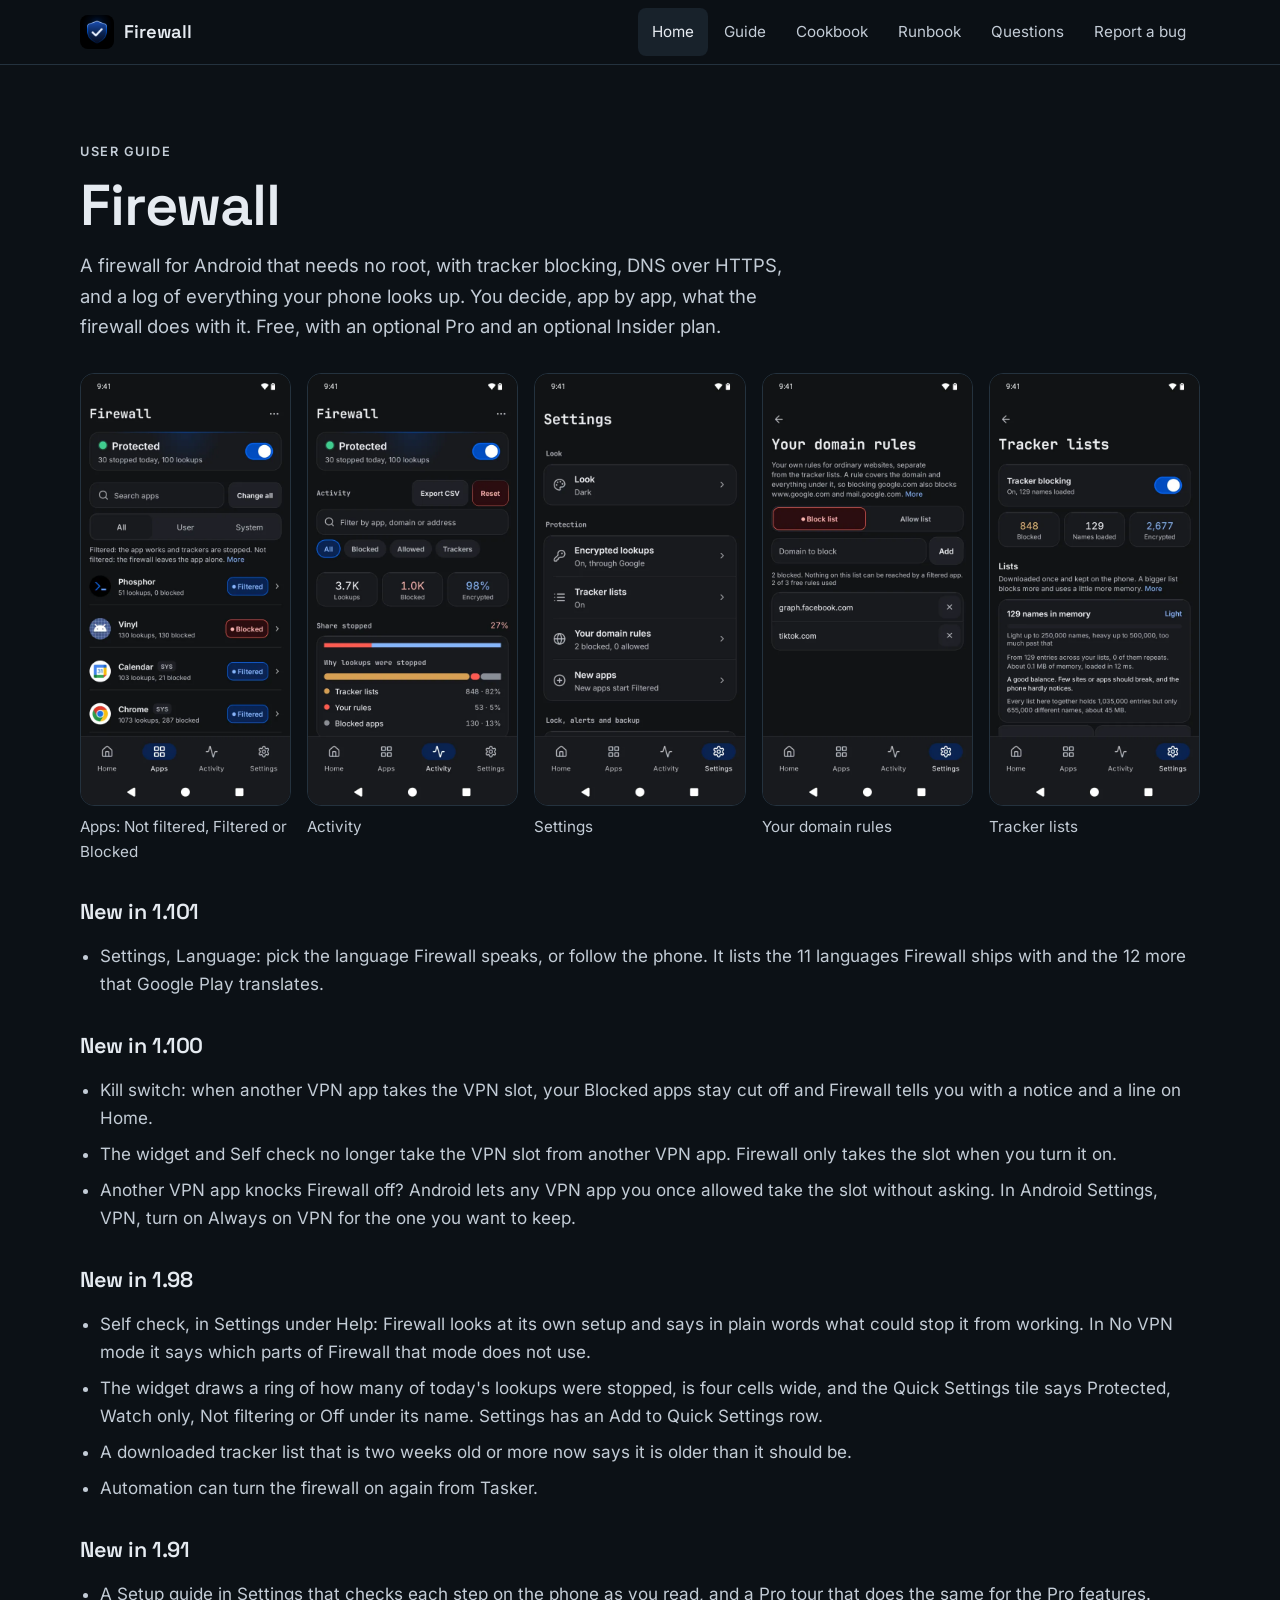
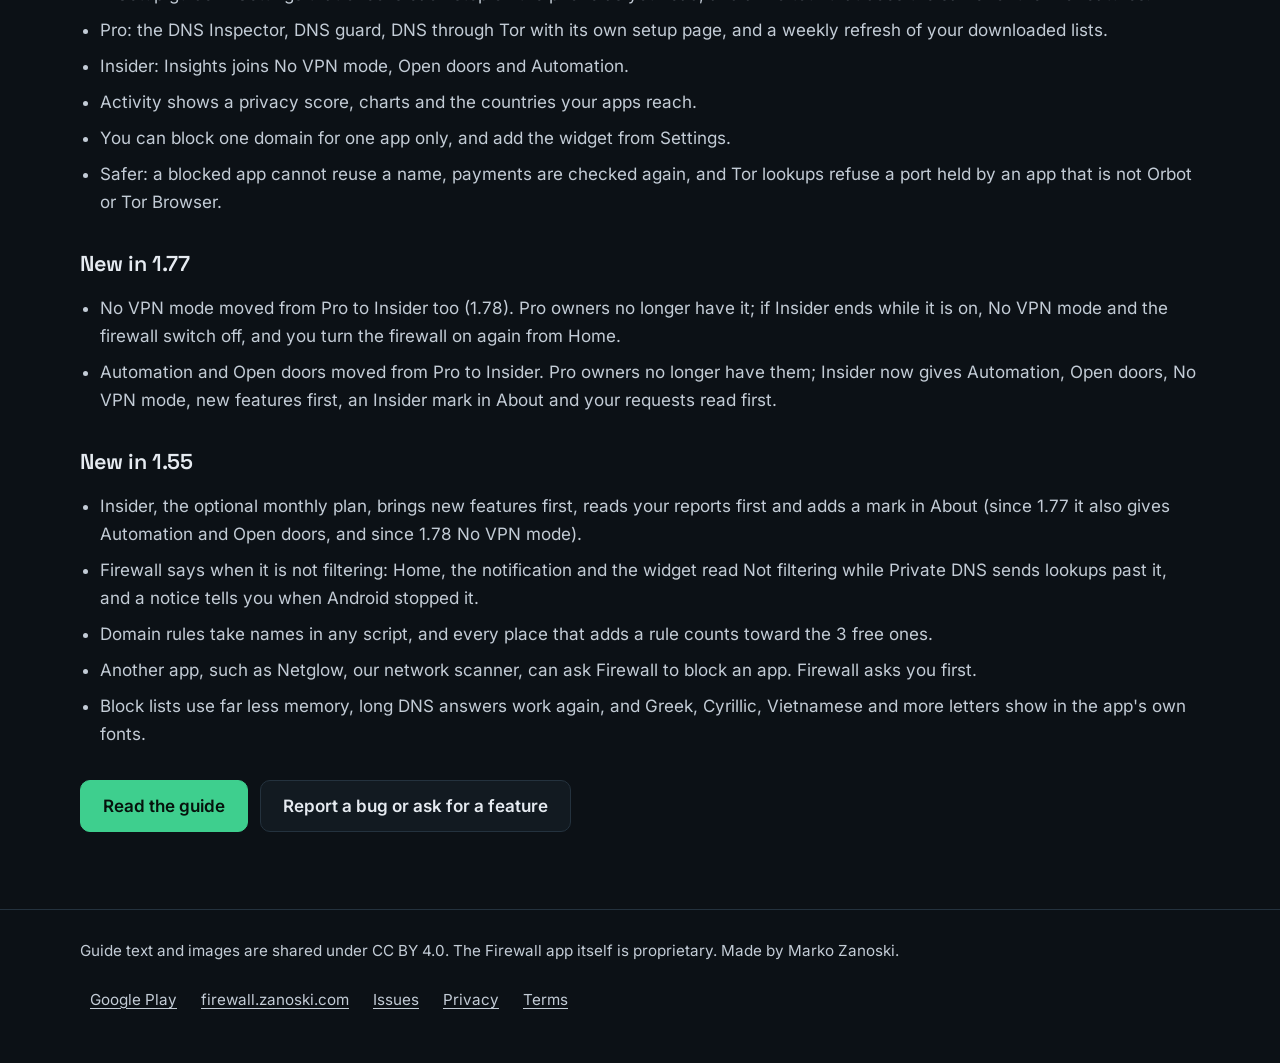
==== docs/index.html @ 4903900c "Guide: New in 1.101, Settings Language page and the Play translated languages" ====
<!doctype html>
<html lang="en">
<head>
<meta charset="utf-8">
<meta name="viewport" content="width=device-width, initial-scale=1, viewport-fit=cover">
<title>Home · Firewall user guide</title>
<meta name="description" content="The user guide for Firewall, the no root firewall for Android with tracker blocking and DNS over HTTPS.">
<meta name="theme-color" content="#0c1116">
<meta property="og:title" content="Home · Firewall user guide">
<meta property="og:description" content="The user guide for Firewall, the no root firewall for Android with tracker blocking and DNS over HTTPS.">
<link rel="icon" href="img/icon-192.png" type="image/png">
<link rel="stylesheet" href="style.css">
</head>
<body>
<a class="skip" href="#main">Skip to content</a>
<header class="bar">
  <div class="wrap">
    <a class="brand" href="index.html"><img src="img/icon-192.png" alt="" width="34" height="34"><span>Firewall</span></a>
    <nav aria-label="Guide pages"><a href="index.html" aria-current="page">Home</a><a href="guide.html">Guide</a><a href="cookbook.html">Cookbook</a><a href="runbook.html">Runbook</a><a href="faq.html">Questions</a><a href="report.html">Report a bug</a></nav>
  </div>
</header>
<main id="main" class="page">
  <div class="wrap">
    <p class="kicker">User guide</p>
    <h1>Firewall</h1>
    <p class="sub">A firewall for Android that needs no root, with tracker blocking, DNS over HTTPS, and a log of everything your phone looks up. You decide, app by app, what the firewall does with it. Free, with an optional Pro and an optional Insider plan.</p>
    <div class="shots">
      <figure><img src="img/screen-apps.webp" alt="The app list with lookups per app: Chrome, Calendar and Phosphor Filtered, Vinyl Blocked, and the bar at the bottom ending in Settings." width="560" height="1152" loading="lazy"><figcaption>Apps: Not filtered, Filtered or Blocked</figcaption></figure>
      <figure><img src="img/screen-activity.webp" alt="3.7K lookups, 1.0K blocked, 98% encrypted, and why lookups were stopped: tracker lists, your rules and blocked apps." width="560" height="1152" loading="lazy"><figcaption>Activity</figcaption></figure>
      <figure><img src="img/screen-settings.webp" alt="Settings: Look, then Protection with Encrypted lookups, Tracker lists, Your domain rules and New apps." width="560" height="1152" loading="lazy"><figcaption>Settings</figcaption></figure>
      <figure><img src="img/screen-domains.webp" alt="Your domain rules: a block list holding graph.facebook.com and tiktok.com, 2 of 3 free rules used." width="560" height="1152" loading="lazy"><figcaption>Your domain rules</figcaption></figure>
      <figure><img src="img/screen-trackers.webp" alt="Tracker lists: tracker blocking on with 129 names loaded, 848 blocked, and the memory the lists take." width="560" height="1152" loading="lazy"><figcaption>Tracker lists</figcaption></figure>
    </div>
    <h2>New in 1.101</h2>
    <ul>
      <li>Settings, Language: pick the language Firewall speaks, or follow the phone. It lists the 11 languages Firewall ships with and the 12 more that Google Play translates.</li>
    </ul>
    <h2>New in 1.100</h2>
    <ul>
      <li>Kill switch: when another VPN app takes the VPN slot, your Blocked apps stay cut off and Firewall tells you with a notice and a line on Home.</li>
      <li>The widget and Self check no longer take the VPN slot from another VPN app. Firewall only takes the slot when you turn it on.</li>
      <li>Another VPN app knocks Firewall off? Android lets any VPN app you once allowed take the slot without asking. In Android Settings, VPN, turn on Always on VPN for the one you want to keep.</li>
    </ul>
    <h2>New in 1.98</h2>
    <ul>
      <li>Self check, in Settings under Help: Firewall looks at its own setup and says in plain words what could stop it from working. In No VPN mode it says which parts of Firewall that mode does not use.</li>
      <li>The widget draws a ring of how many of today's lookups were stopped, is four cells wide, and the Quick Settings tile says Protected, Watch only, Not filtering or Off under its name. Settings has an Add to Quick Settings row.</li>
      <li>A downloaded tracker list that is two weeks old or more now says it is older than it should be.</li>
      <li>Automation can turn the firewall on again from Tasker.</li>
    </ul>
    <h2>New in 1.91</h2>
    <ul>
      <li>A Setup guide in Settings that checks each step on the phone as you read, and a Pro tour that does the same for the Pro features.</li>
      <li>Pro: the DNS Inspector, DNS guard, DNS through Tor with its own setup page, and a weekly refresh of your downloaded lists.</li>
      <li>Insider: Insights joins No VPN mode, Open doors and Automation.</li>
      <li>Activity shows a privacy score, charts and the countries your apps reach.</li>
      <li>You can block one domain for one app only, and add the widget from Settings.</li>
      <li>Safer: a blocked app cannot reuse a name, payments are checked again, and Tor lookups refuse a port held by an app that is not Orbot or Tor Browser.</li>
    </ul>
    <h2>New in 1.77</h2>
    <ul>
      <li>No VPN mode moved from Pro to Insider too (1.78). Pro owners no longer have it; if Insider ends while it is on, No VPN mode and the firewall switch off, and you turn the firewall on again from Home.</li>
      <li>Automation and Open doors moved from Pro to Insider. Pro owners no longer have them; Insider now gives Automation, Open doors, No VPN mode, new features first, an Insider mark in About and your requests read first.</li>
    </ul>
    <h2>New in 1.55</h2>
    <ul>
      <li>Insider, the optional monthly plan, brings new features first, reads your reports first and adds a mark in About (since 1.77 it also gives Automation and Open doors, and since 1.78 No VPN mode).</li>
      <li>Firewall says when it is not filtering: Home, the notification and the widget read Not filtering while Private DNS sends lookups past it, and a notice tells you when Android stopped it.</li>
      <li>Domain rules take names in any script, and every place that adds a rule counts toward the 3 free ones.</li>
      <li>Another app, such as Netglow, our network scanner, can ask Firewall to block an app. Firewall asks you first.</li>
      <li>Block lists use far less memory, long DNS answers work again, and Greek, Cyrillic, Vietnamese and more letters show in the app's own fonts.</li>
    </ul>
    <div class="cta">
      <a class="btn main" href="guide.html">Read the guide</a>
      <a class="btn" href="report.html">Report a bug or ask for a feature</a>
    </div>
  </div>
</main>
<footer>
  <div class="wrap">
    <span>Guide text and images are shared under CC BY 4.0. The Firewall app itself is proprietary. Made by Marko Zanoski.</span>
    <nav aria-label="Footer"><a href="https://play.google.com/store/apps/details?id=com.zanoshky.firewall&amp;referrer=utm_source%3Dgithub_guide%26utm_medium%3Dreferral%26utm_campaign%3Dfirewall-2026-11">Google Play</a><a href="https://firewall.zanoski.com">firewall.zanoski.com</a><a href="https://github.com/Zanoshky/firewall-app/issues">Issues</a><a href="https://firewall.zanoski.com/privacy">Privacy</a><a href="https://firewall.zanoski.com/terms">Terms</a></nav>
  </div>
</footer>
</body>
</html>
---- docs/style.css ----
@font-face { font-family: Inter; src: url(fonts/inter-400.woff2) format("woff2"); font-weight: 400; font-display: swap; }
@font-face { font-family: Inter; src: url(fonts/inter-600.woff2) format("woff2"); font-weight: 600; font-display: swap; }
@font-face { font-family: "Space Grotesk"; src: url(fonts/space-grotesk-600.woff2) format("woff2"); font-weight: 600; font-display: swap; }

/* firewall.zanoski.com's dark green, the same as the app; every text colour clears 7:1 on the ground. */
:root {
  color-scheme: dark;
  --bg: #0c1116; --card: #121a21; --muted: #18222b; --hover: #1d2a34; --border: #24323e;
  --text: #e6ebf1; --soft: #c3ccd6; --primary: #3ecf8e; --primary-2: #6fe3ad; --on-primary: #06120c;
  --sans: Inter, system-ui, -apple-system, "Segoe UI", Roboto, sans-serif;
  --display: "Space Grotesk", Inter, system-ui, sans-serif;
  --wrap: min(1120px, 100% - 40px);
}

* { box-sizing: border-box; }
html { -webkit-text-size-adjust: 100%; scroll-behavior: smooth; }
body { margin: 0; background: var(--bg); color: var(--text); font: 400 1.0625rem/1.65 var(--sans); }
a { color: var(--primary-2); text-underline-offset: .2em; }
:focus-visible { outline: 3px solid var(--primary-2); outline-offset: 3px; border-radius: 8px; }
.skip { position: absolute; left: 16px; top: -100px; z-index: 50; background: var(--card); color: var(--text); padding: 12px 18px; border-radius: 8px; border: 2px solid var(--primary); }
.skip:focus { top: 16px; }
.wrap { width: var(--wrap); margin-inline: auto; }
h1, h2, h3 { font-family: var(--display); font-weight: 600; line-height: 1.15; margin: 0; letter-spacing: -.02em; text-wrap: balance; }
h1 { font-size: clamp(2.1rem, 5vw, 3.6rem); }
h2 { font-size: clamp(1.6rem, 3.2vw, 2.4rem); }
h3 { font-size: 1.15rem; }
p { margin: 0; }
img { max-width: 100%; height: auto; }

/* Top bar */
.bar { position: sticky; top: 0; z-index: 20; background: color-mix(in srgb, var(--bg) 88%, transparent); backdrop-filter: blur(12px); -webkit-backdrop-filter: blur(12px); border-bottom: 1px solid var(--border); }
.bar .wrap { display: flex; flex-wrap: wrap; align-items: center; gap: 4px 12px; min-height: 64px; }
.brand { display: inline-flex; align-items: center; gap: 10px; min-height: 48px; color: var(--text); text-decoration: none; font: 600 1.15rem/1 var(--display); }
.brand img { width: 34px; height: 34px; border-radius: 8px; }
.bar nav { margin-left: auto; display: flex; flex-wrap: wrap; gap: 2px; align-items: center; }
.bar nav a { display: inline-flex; align-items: center; min-height: 48px; padding: 0 14px; border-radius: 8px; color: var(--soft); text-decoration: none; font-size: .95rem; }
.bar nav a:hover { background: var(--hover); color: var(--text); }
.bar nav a[aria-current] { color: var(--text); background: var(--muted); }

.btn { display: inline-flex; align-items: center; gap: 10px; min-height: 52px; padding: 0 22px; border-radius: 10px; font-weight: 600; text-decoration: none; border: 1px solid var(--border); background: var(--card); color: var(--text); }
.btn:hover { background: var(--hover); }
.btn.main { background: var(--primary); color: var(--on-primary); border-color: var(--primary); }
.btn.main:hover { background: var(--primary-2); }
.cta { display: flex; flex-wrap: wrap; gap: 12px; margin-top: 32px; }
.sub { margin-top: 14px; color: var(--soft); max-width: 40em; font-size: 1.15rem; }

.grid { display: grid; grid-template-columns: repeat(auto-fit, minmax(260px, 1fr)); gap: 16px; margin-top: 28px; }
.card { background: var(--card); border: 1px solid var(--border); border-radius: 12px; padding: 22px; display: flex; flex-direction: column; }
.card p { margin-top: 10px; color: var(--soft); }
.card .go { margin-top: auto; padding-top: 18px; }
.shots { display: grid; grid-template-columns: repeat(auto-fit, minmax(200px, 1fr)); gap: 16px; margin-top: 32px; }
.shots figure { margin: 0; }
.shots img { border-radius: 14px; border: 1px solid var(--border); display: block; }
.shots figcaption { margin-top: 8px; color: var(--soft); font-size: .95rem; }

footer { border-top: 1px solid var(--border); padding: 28px 0 40px; color: var(--soft); font-size: .95rem; }
footer .wrap { display: flex; flex-wrap: wrap; gap: 12px 24px; justify-content: space-between; align-items: center; }
footer nav { display: flex; flex-wrap: wrap; gap: 4px; }
footer nav a { display: inline-flex; align-items: center; min-height: 48px; padding: 0 10px; color: var(--soft); }

@media (prefers-reduced-motion: reduce) { html { scroll-behavior: auto; } }

/* Guide pages */
.page { padding: clamp(28px, 5vw, 64px) 0 clamp(40px, 6vw, 80px); }
.page article { max-width: 46em; }
.page h1 { margin-bottom: 8px; }
.page h2 { font-size: 1.35rem; margin-top: 36px; }
.page p, .page li, .page dd { color: var(--soft); }
.page p { margin-top: 12px; }
.page ul { padding-left: 1.2em; }
.page li { margin-top: 8px; }
.page dl { margin: 12px 0 0; }
.page dt { font-weight: 600; color: var(--text); margin-top: 14px; }
.page dd { margin: 4px 0 0; }
.kicker { font-size: .8rem; letter-spacing: .12em; text-transform: uppercase; color: var(--primary-2); margin-bottom: 10px; font-weight: 600; }
code { font-size: .92em; background: var(--muted); padding: 1px 6px; border-radius: 4px; color: var(--text); }
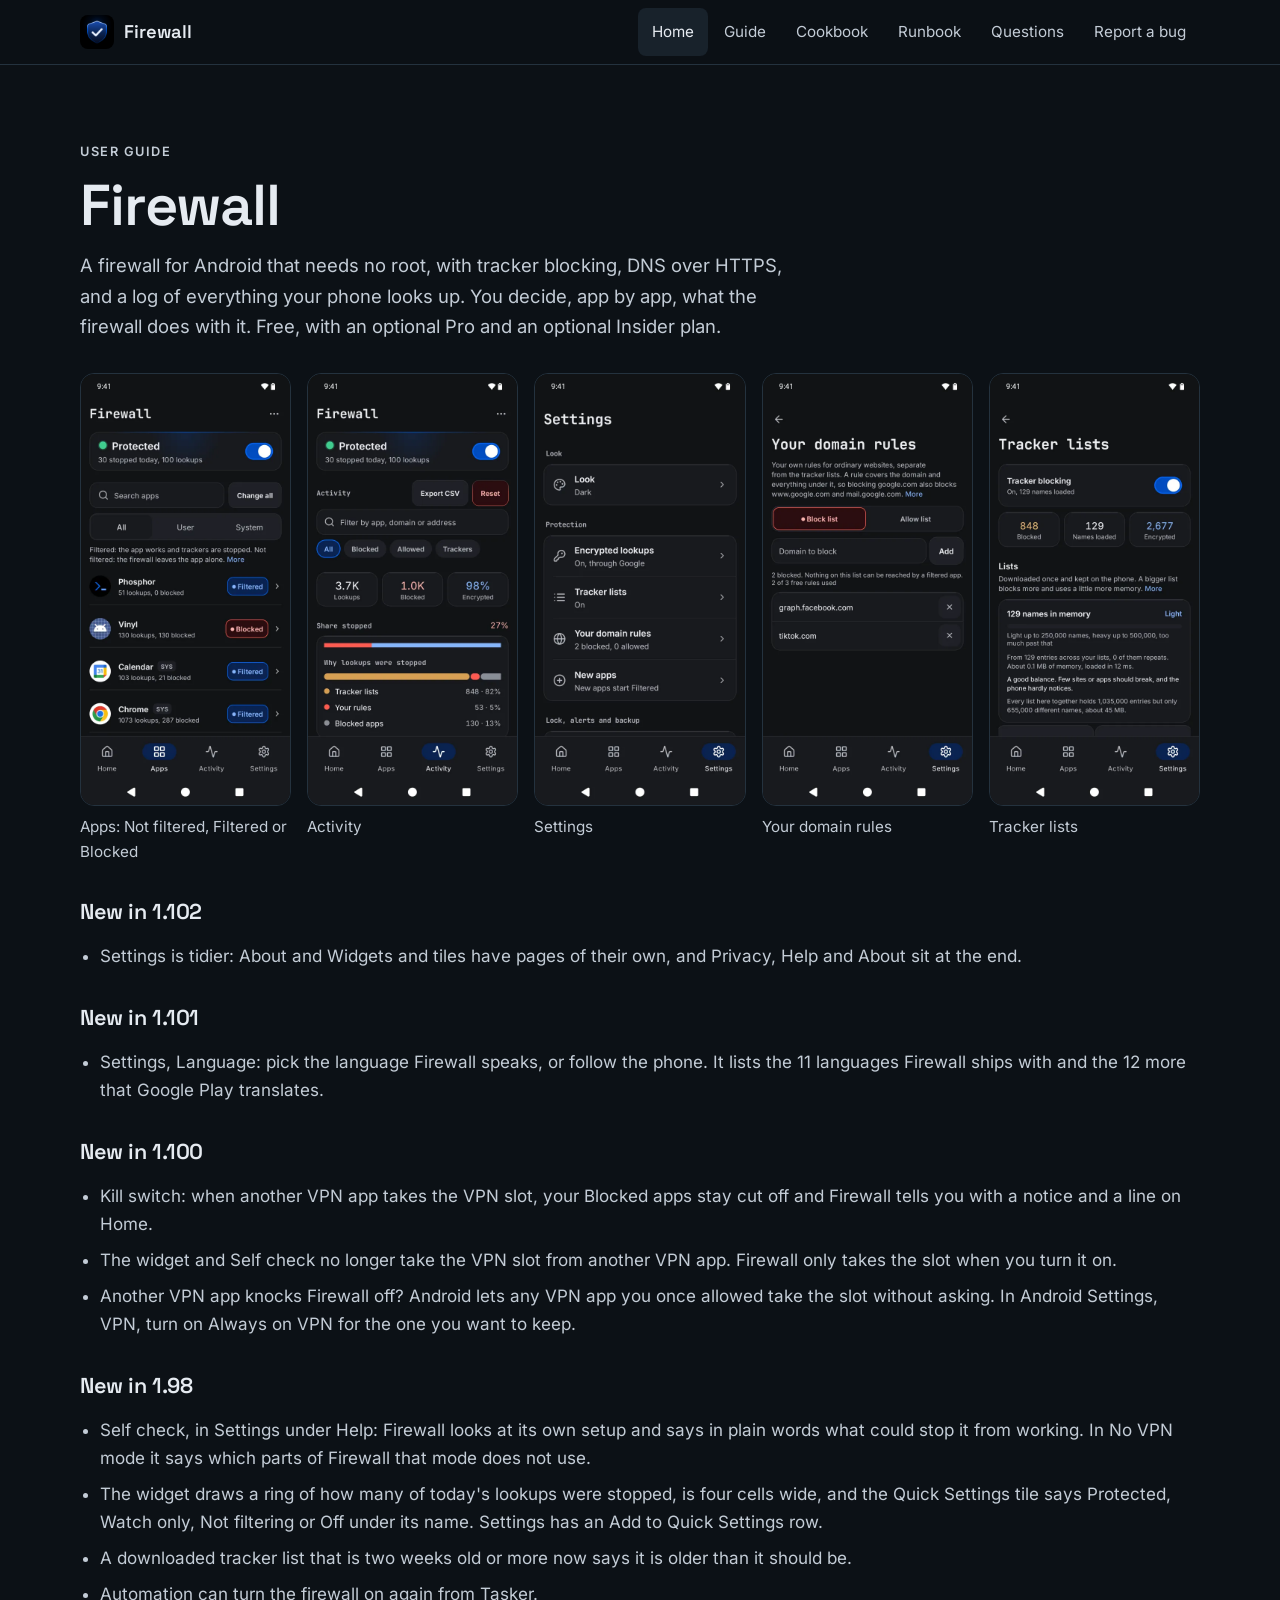
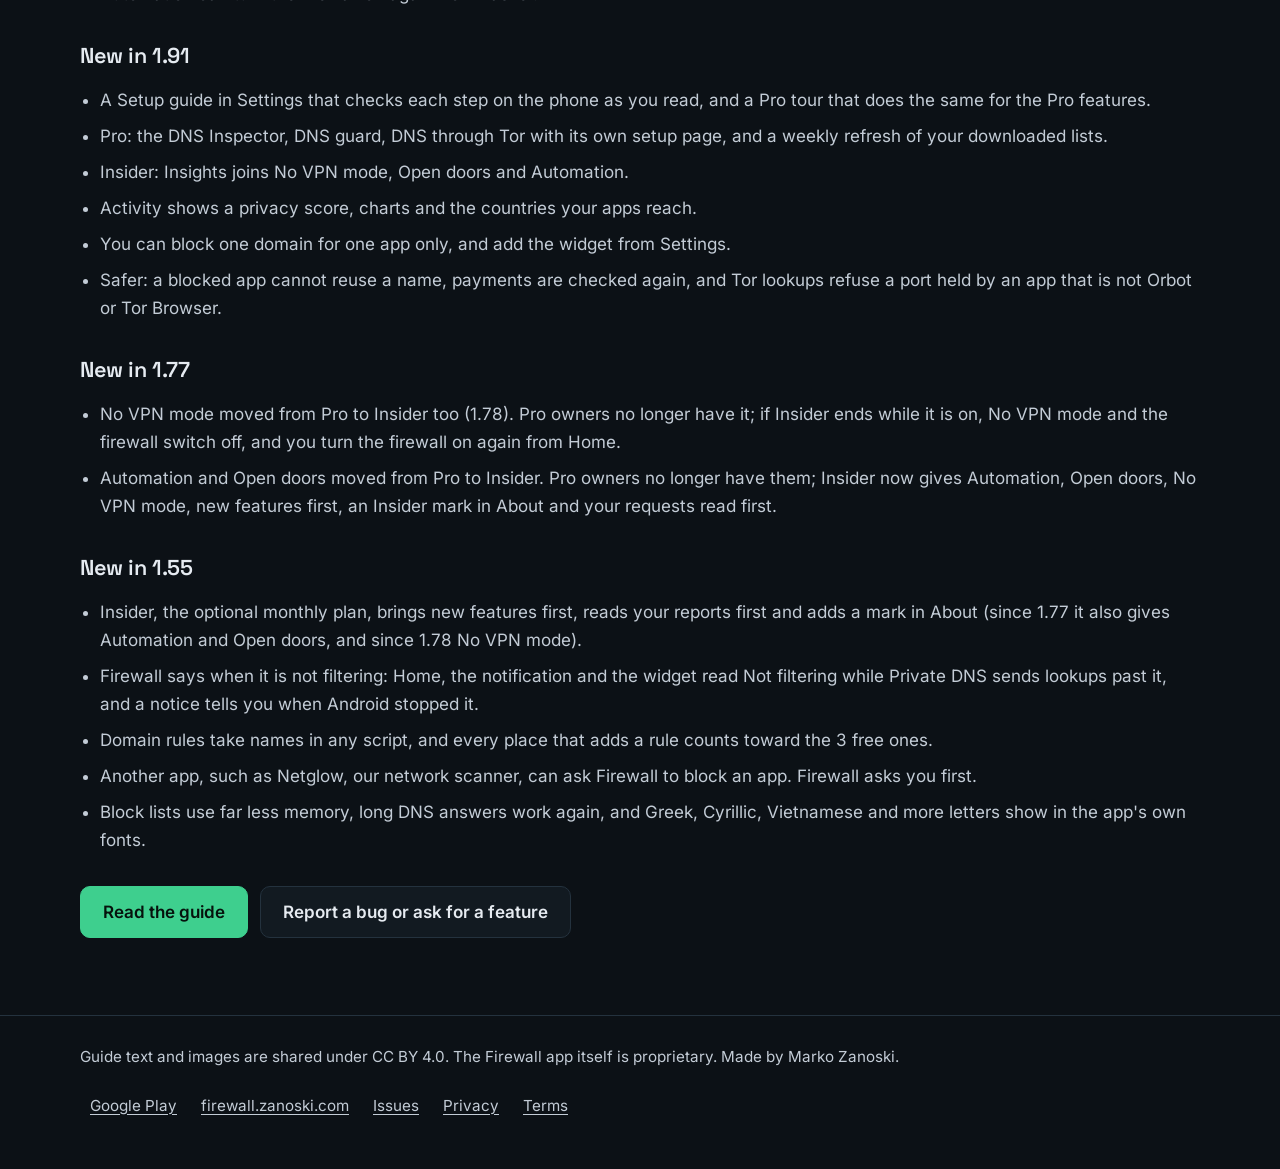
==== commit 5d99ea84: "Guide: New in 1.102, Settings pages" ====
--- a/docs/index.html
+++ b/docs/index.html
@@ -31,6 +31,10 @@
       <figure><img src="img/screen-domains.webp" alt="Your domain rules: a block list holding graph.facebook.com and tiktok.com, 2 of 3 free rules used." width="560" height="1152" loading="lazy"><figcaption>Your domain rules</figcaption></figure>
       <figure><img src="img/screen-trackers.webp" alt="Tracker lists: tracker blocking on with 129 names loaded, 848 blocked, and the memory the lists take." width="560" height="1152" loading="lazy"><figcaption>Tracker lists</figcaption></figure>
     </div>
+    <h2>New in 1.102</h2>
+    <ul>
+      <li>Settings is tidier: About and Widgets and tiles have pages of their own, and Privacy, Help and About sit at the end.</li>
+    </ul>
     <h2>New in 1.101</h2>
     <ul>
       <li>Settings, Language: pick the language Firewall speaks, or follow the phone. It lists the 11 languages Firewall ships with and the 12 more that Google Play translates.</li>
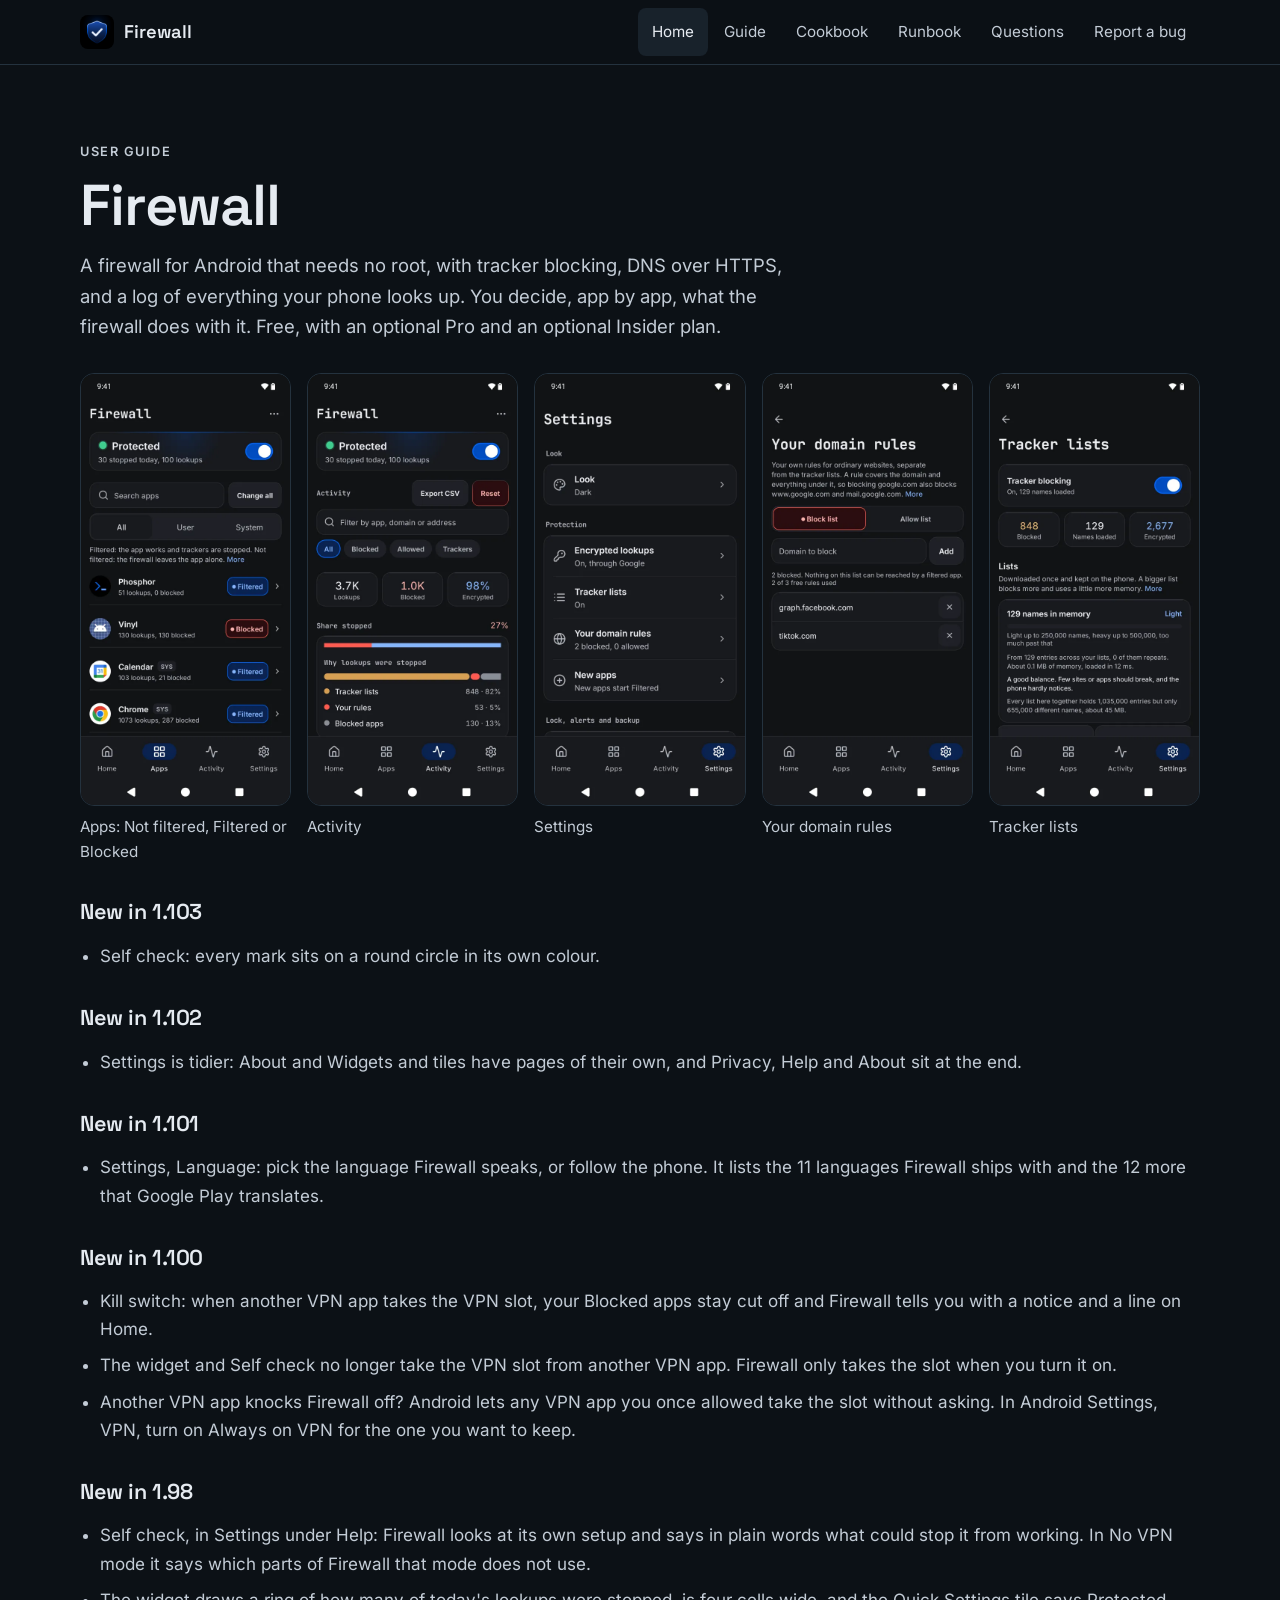
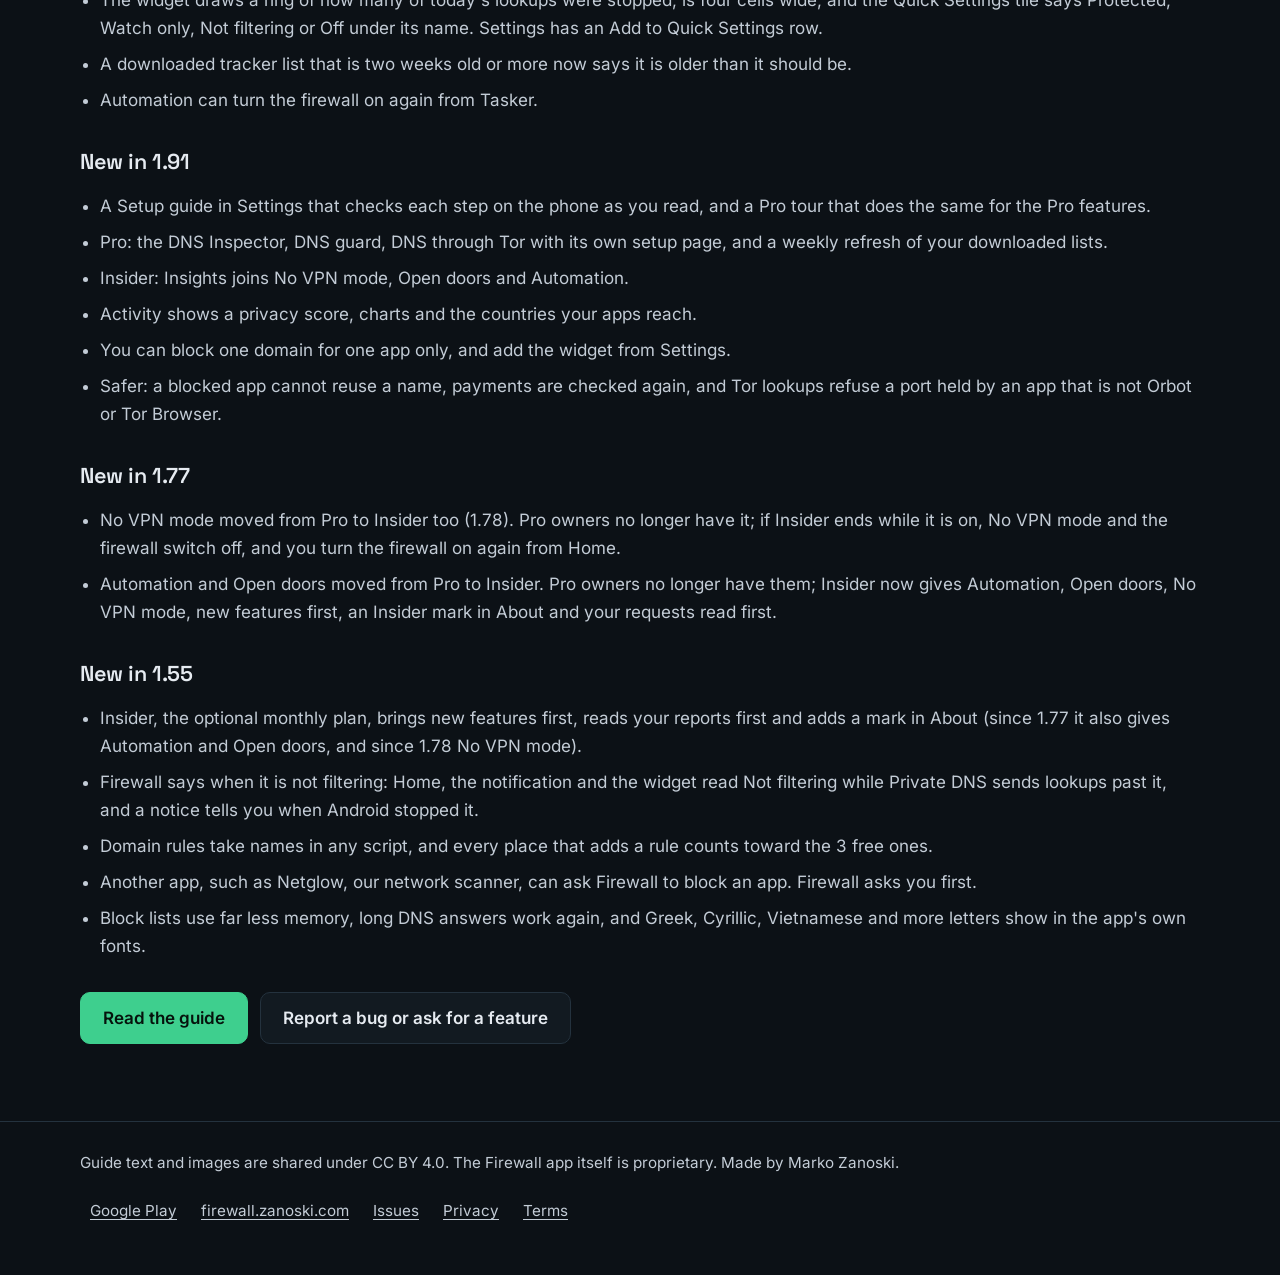
==== commit 3c5575de: "Guide: New in 1.103, round Self check marks" ====
--- a/docs/index.html
+++ b/docs/index.html
@@ -31,6 +31,10 @@
       <figure><img src="img/screen-domains.webp" alt="Your domain rules: a block list holding graph.facebook.com and tiktok.com, 2 of 3 free rules used." width="560" height="1152" loading="lazy"><figcaption>Your domain rules</figcaption></figure>
       <figure><img src="img/screen-trackers.webp" alt="Tracker lists: tracker blocking on with 129 names loaded, 848 blocked, and the memory the lists take." width="560" height="1152" loading="lazy"><figcaption>Tracker lists</figcaption></figure>
     </div>
+    <h2>New in 1.103</h2>
+    <ul>
+      <li>Self check: every mark sits on a round circle in its own colour.</li>
+    </ul>
     <h2>New in 1.102</h2>
     <ul>
       <li>Settings is tidier: About and Widgets and tiles have pages of their own, and Privacy, Help and About sit at the end.</li>
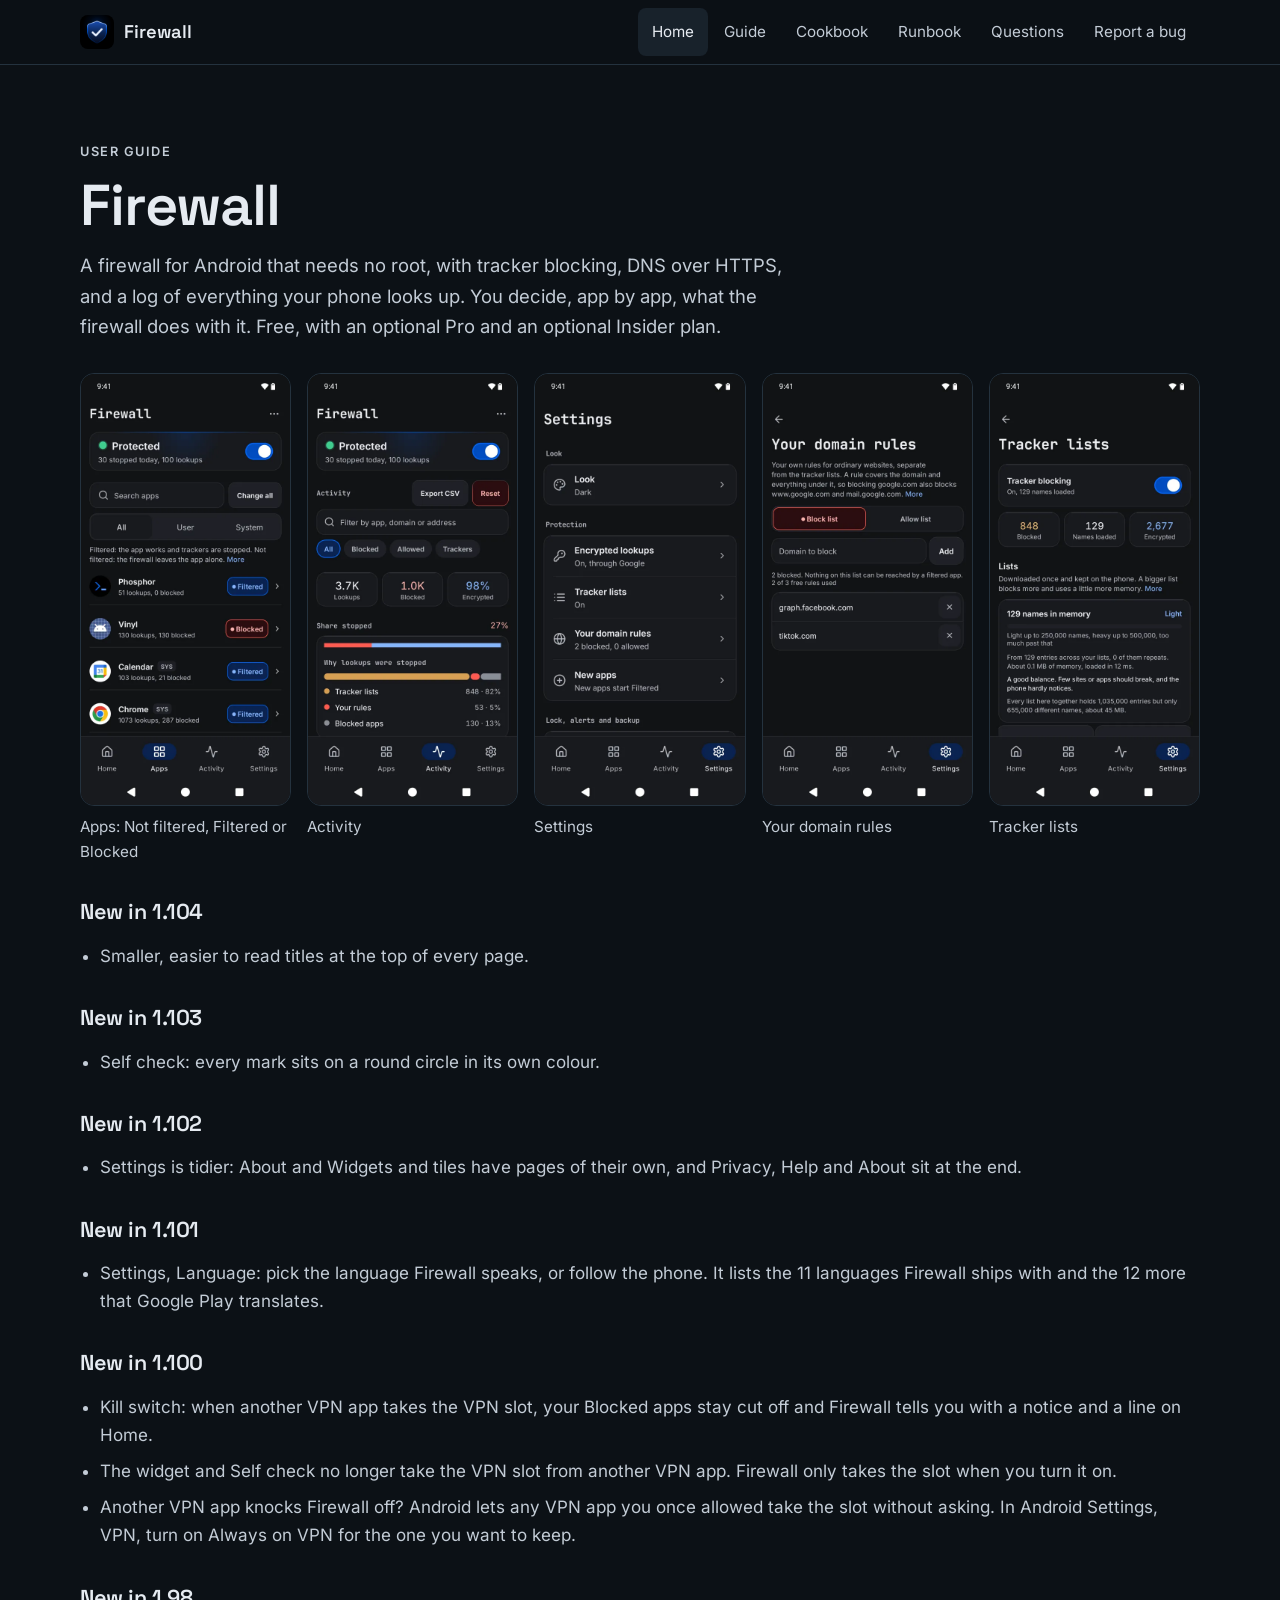
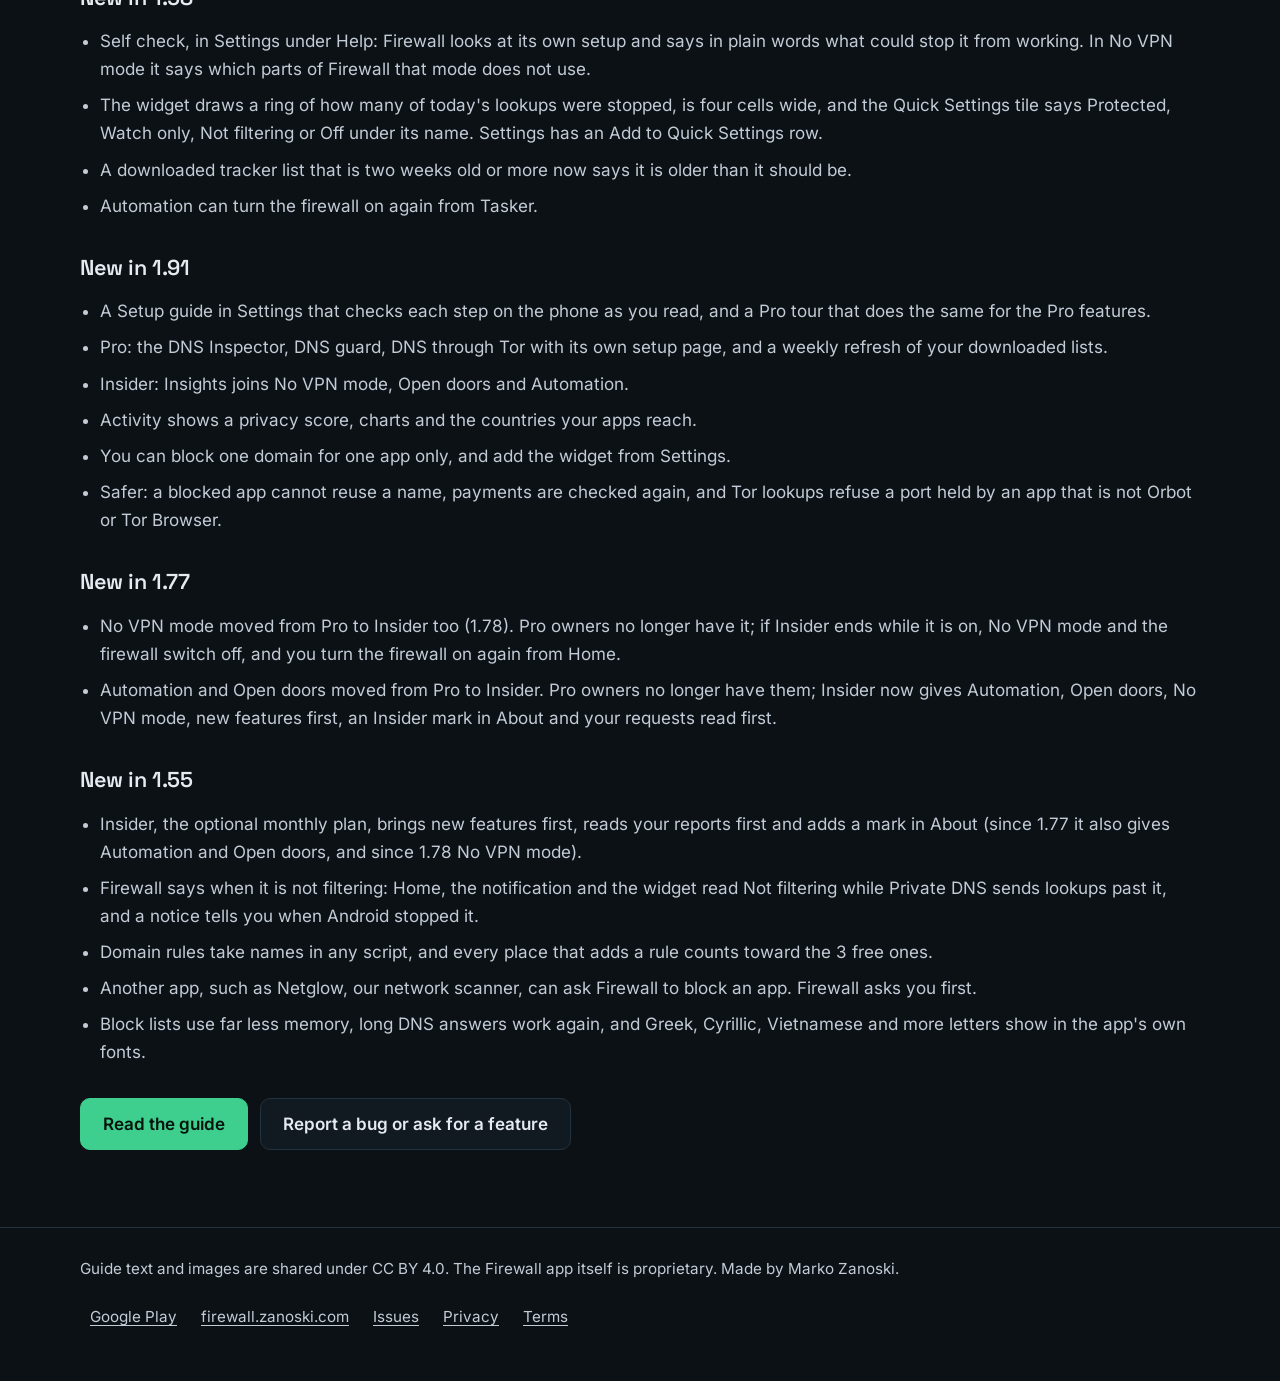
==== commit 9c15336c: "Guide: New in 1.104, smaller titles" ====
--- a/docs/index.html
+++ b/docs/index.html
@@ -31,6 +31,10 @@
       <figure><img src="img/screen-domains.webp" alt="Your domain rules: a block list holding graph.facebook.com and tiktok.com, 2 of 3 free rules used." width="560" height="1152" loading="lazy"><figcaption>Your domain rules</figcaption></figure>
       <figure><img src="img/screen-trackers.webp" alt="Tracker lists: tracker blocking on with 129 names loaded, 848 blocked, and the memory the lists take." width="560" height="1152" loading="lazy"><figcaption>Tracker lists</figcaption></figure>
     </div>
+    <h2>New in 1.104</h2>
+    <ul>
+      <li>Smaller, easier to read titles at the top of every page.</li>
+    </ul>
     <h2>New in 1.103</h2>
     <ul>
       <li>Self check: every mark sits on a round circle in its own colour.</li>
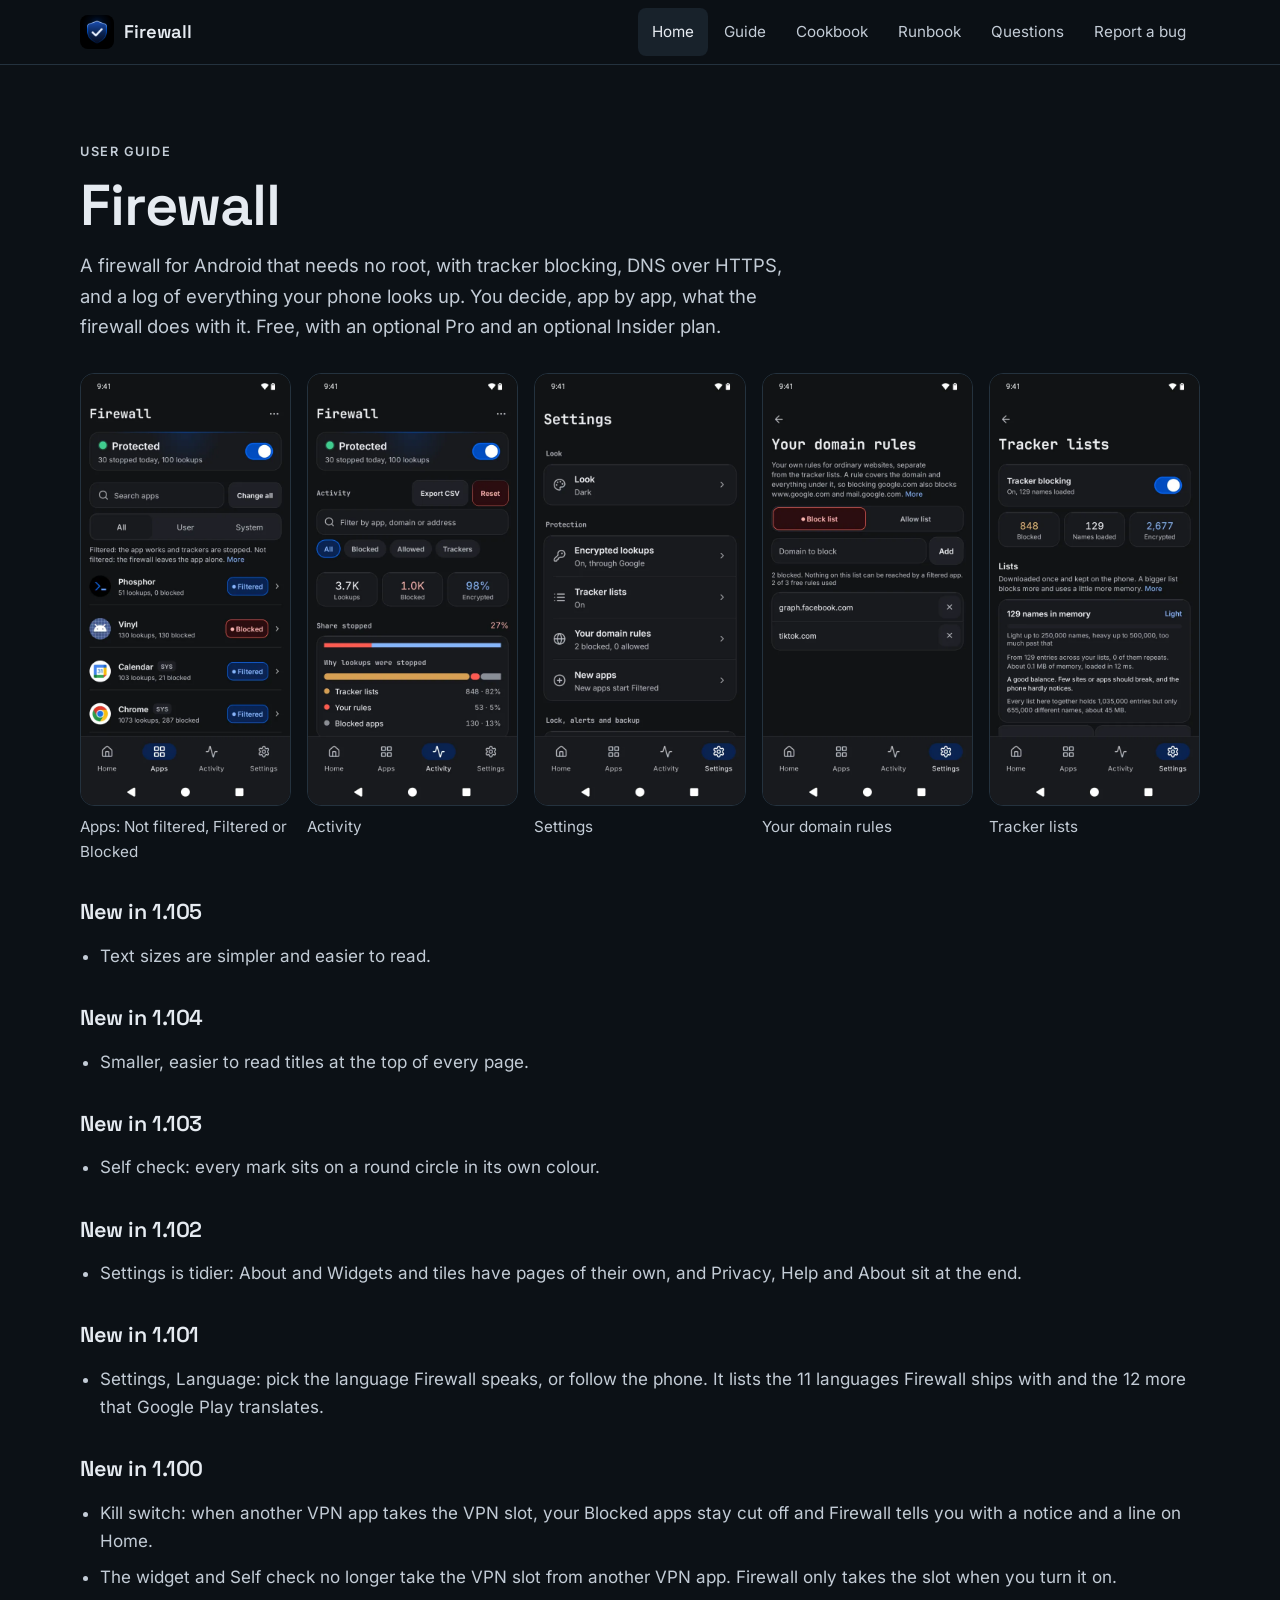
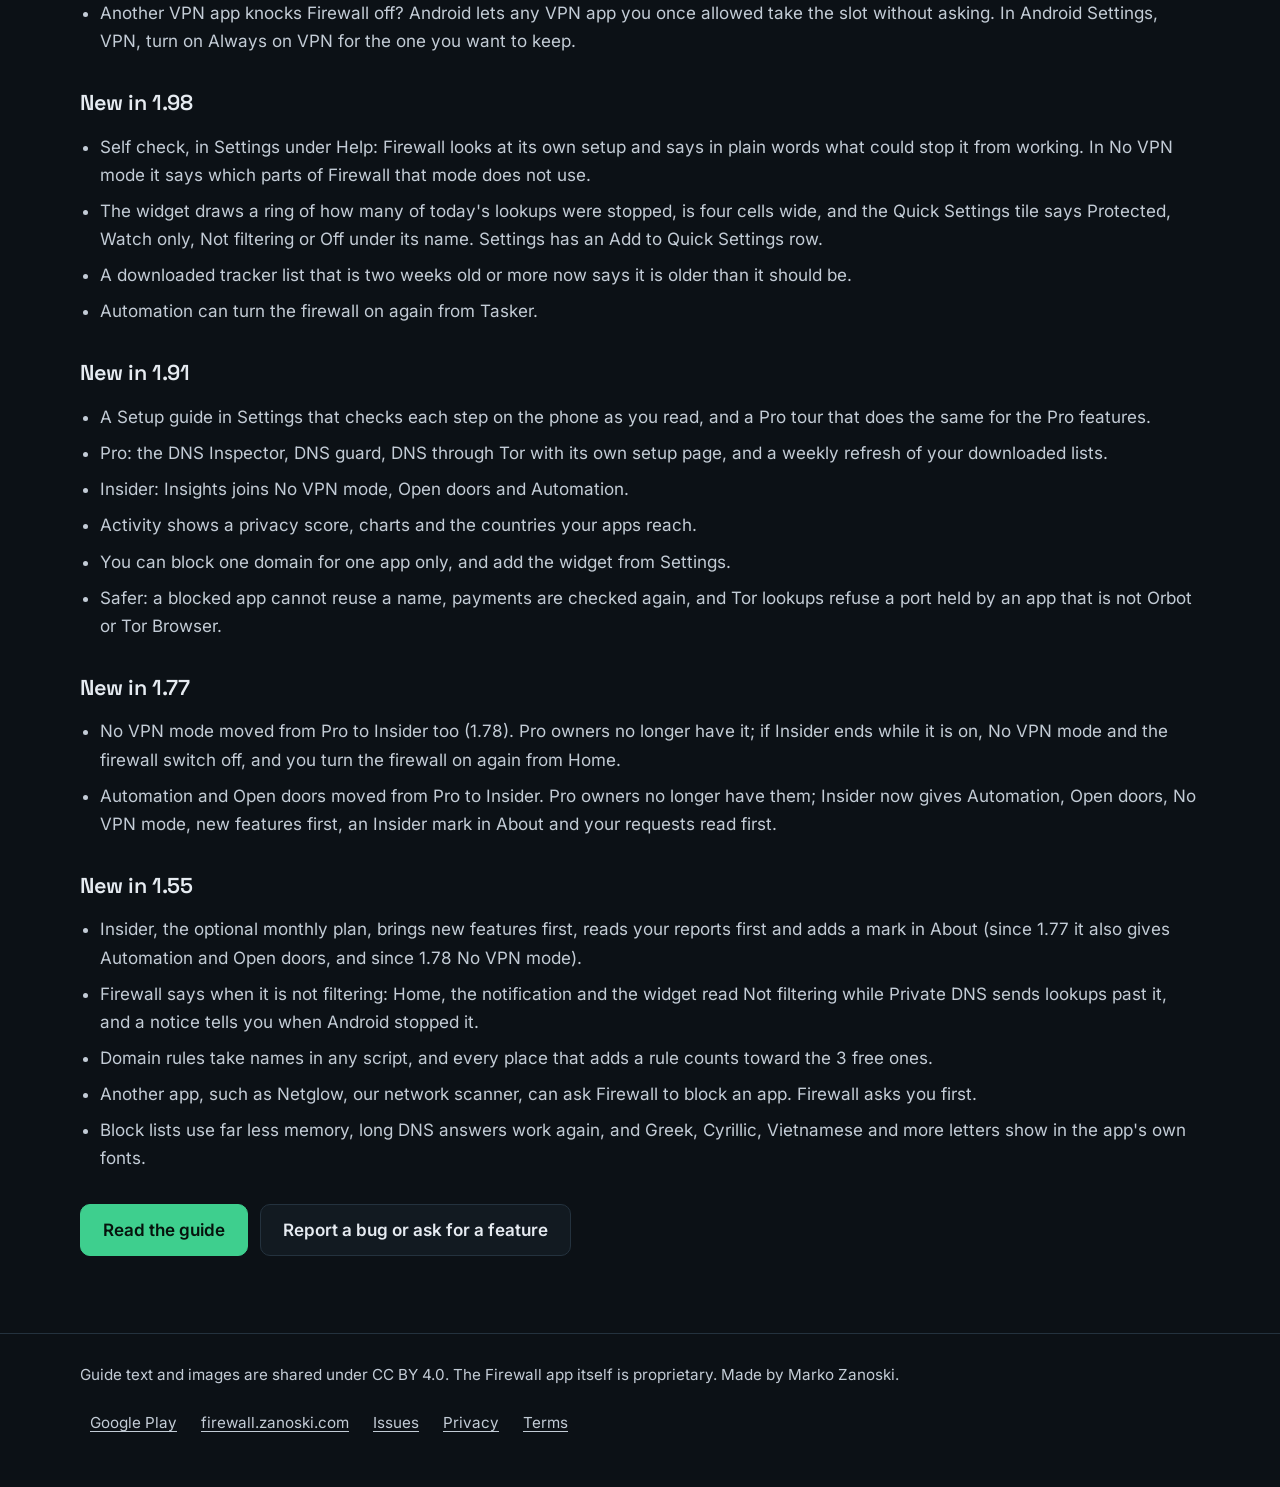
==== commit ff0d6b90: "Docs: New in 1.105, simpler text sizes" ====
--- a/docs/index.html
+++ b/docs/index.html
@@ -31,6 +31,10 @@
       <figure><img src="img/screen-domains.webp" alt="Your domain rules: a block list holding graph.facebook.com and tiktok.com, 2 of 3 free rules used." width="560" height="1152" loading="lazy"><figcaption>Your domain rules</figcaption></figure>
       <figure><img src="img/screen-trackers.webp" alt="Tracker lists: tracker blocking on with 129 names loaded, 848 blocked, and the memory the lists take." width="560" height="1152" loading="lazy"><figcaption>Tracker lists</figcaption></figure>
     </div>
+    <h2>New in 1.105</h2>
+    <ul>
+      <li>Text sizes are simpler and easier to read.</li>
+    </ul>
     <h2>New in 1.104</h2>
     <ul>
       <li>Smaller, easier to read titles at the top of every page.</li>
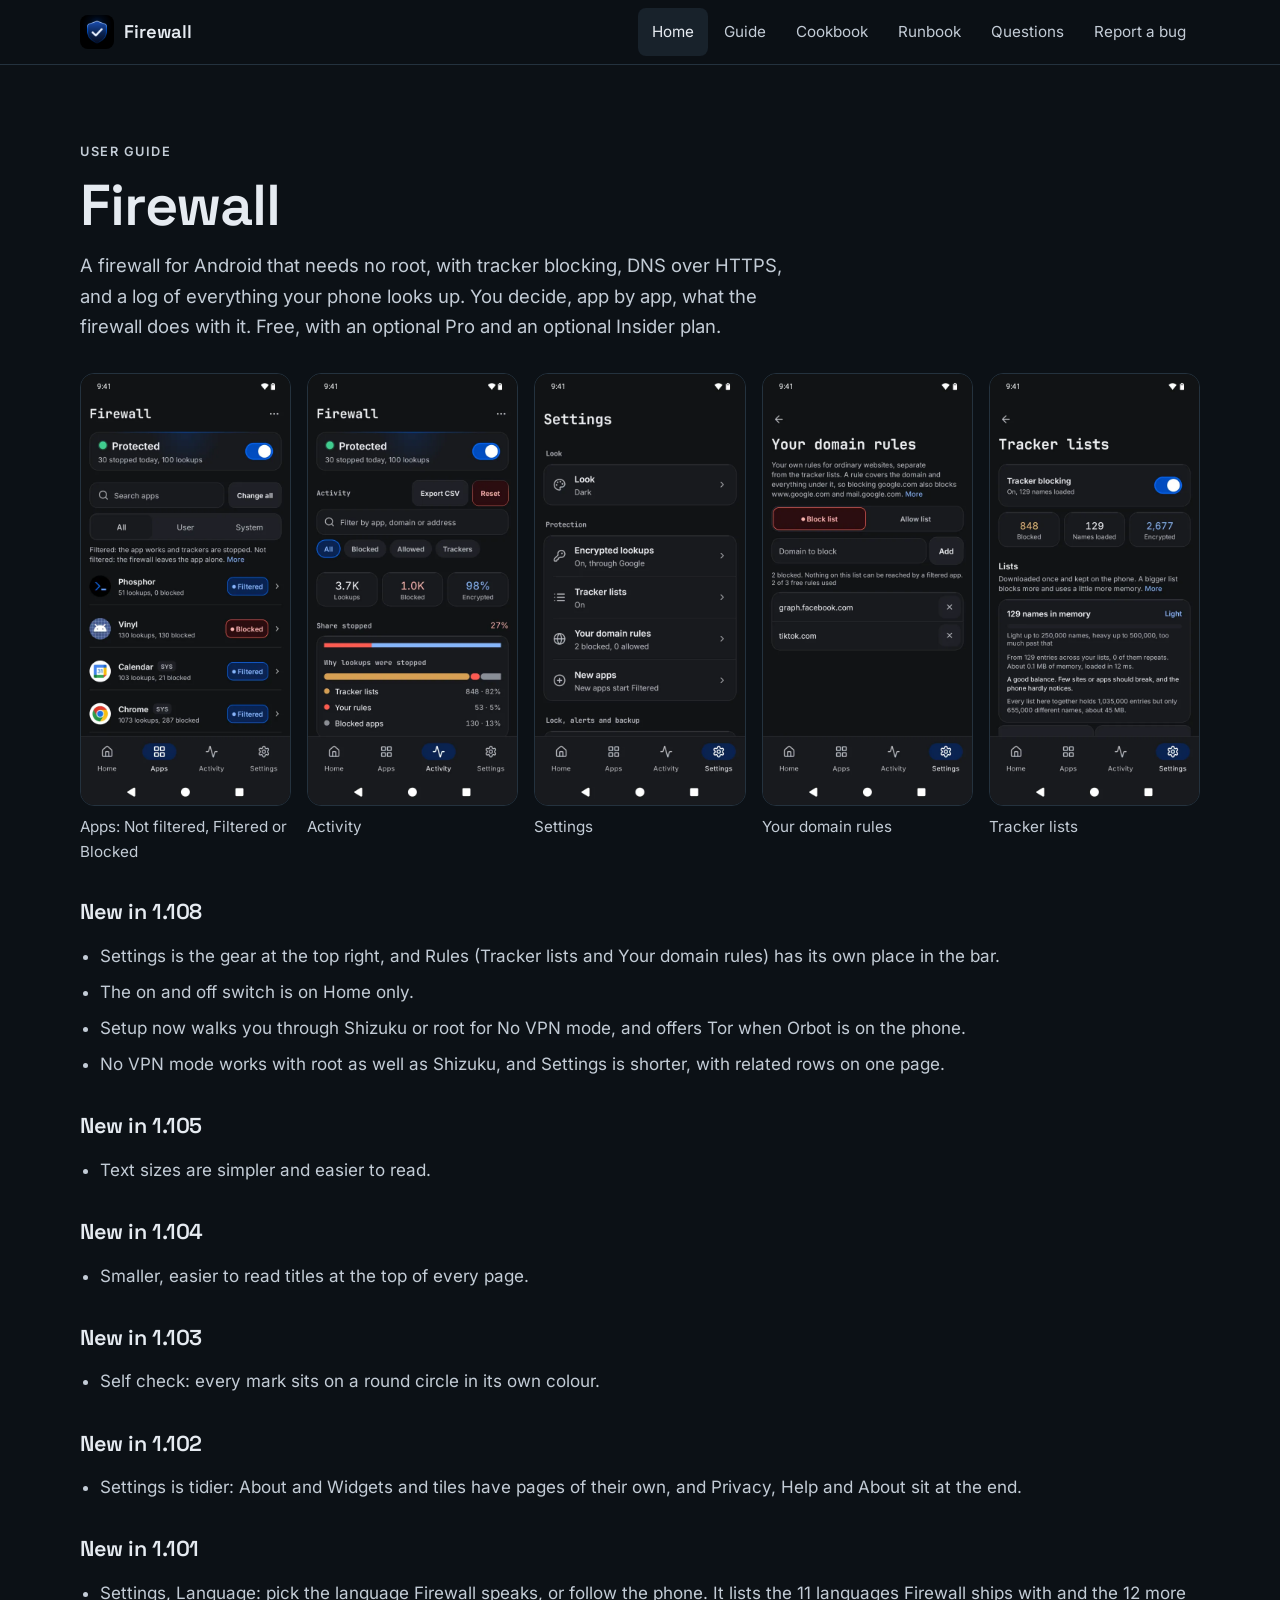
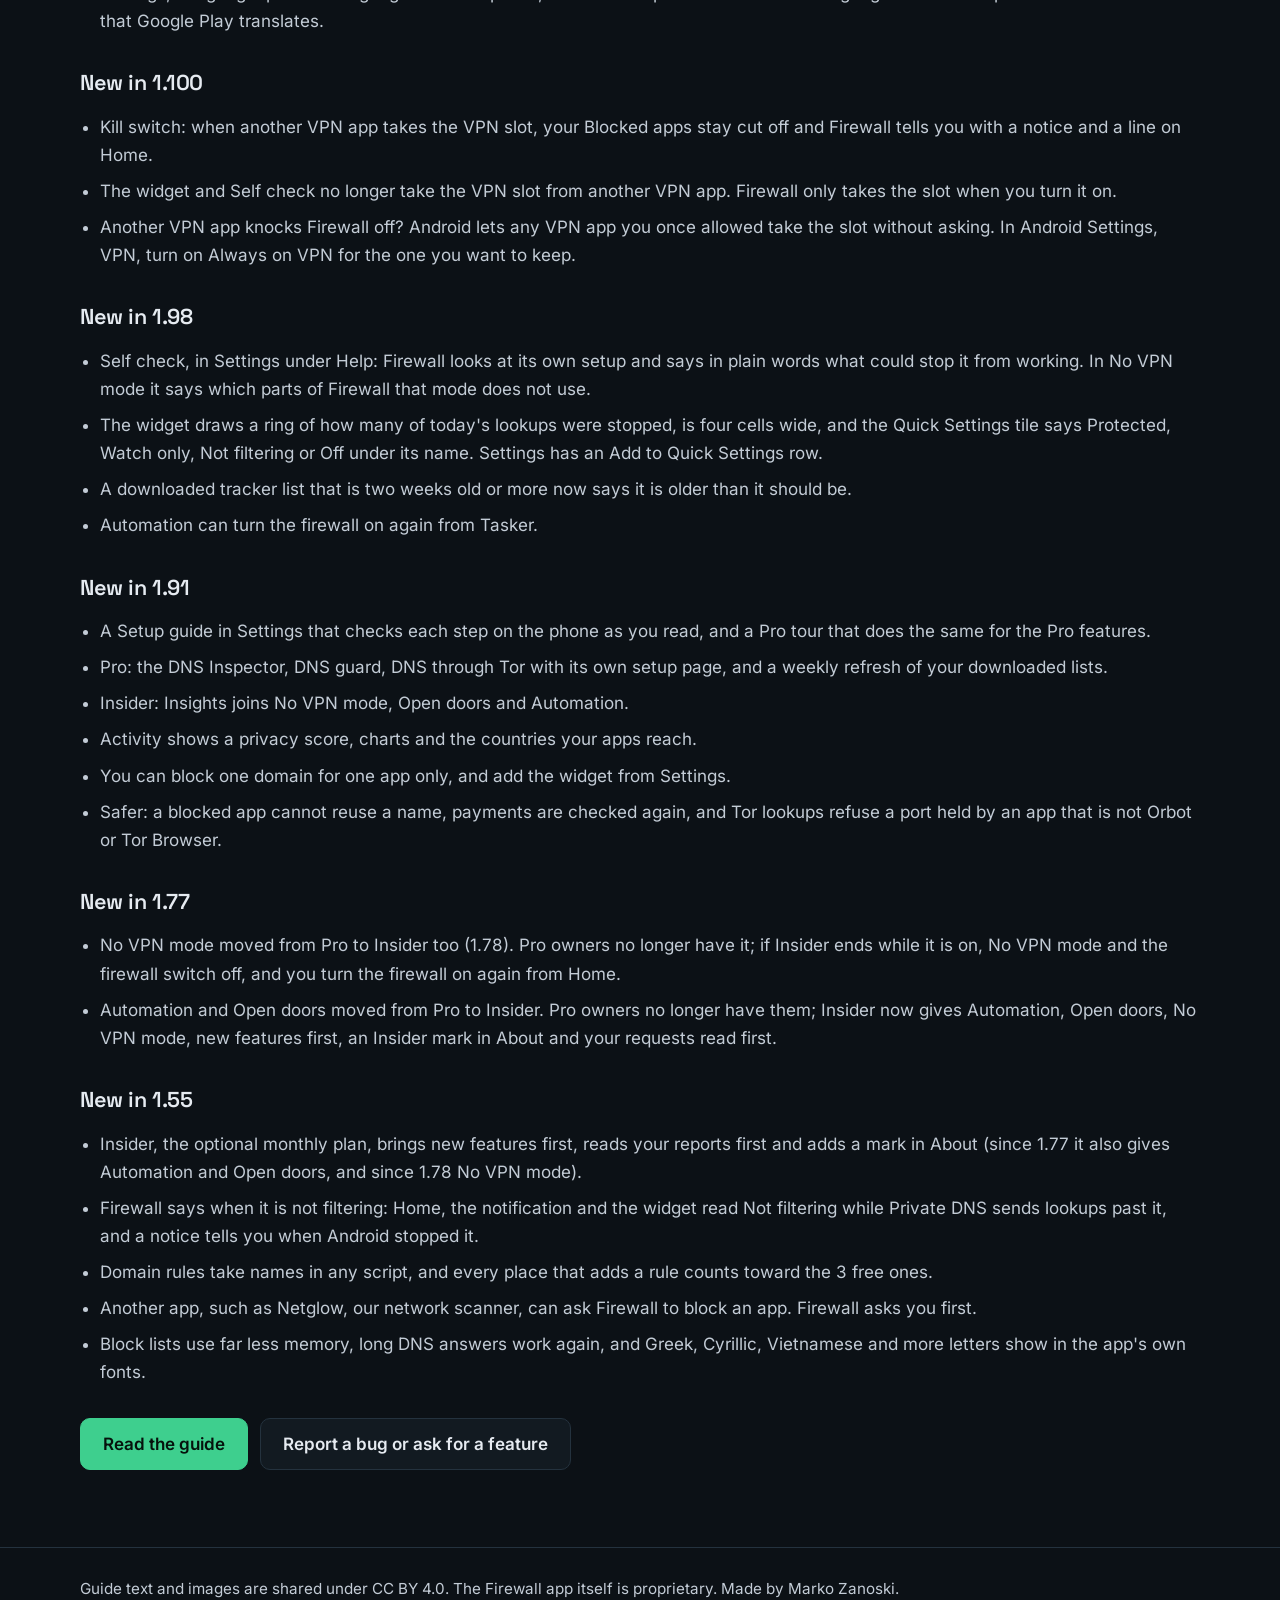
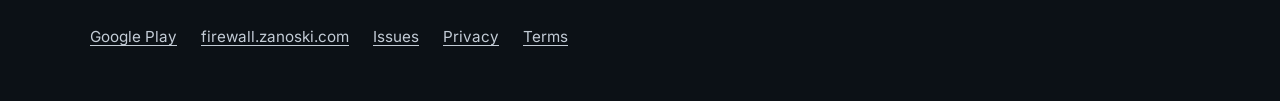
==== commit b62b9e2e: "Guide: New in 1.108, gear, Rules in the bar, first run helpers" ====
--- a/docs/index.html
+++ b/docs/index.html
@@ -31,6 +31,13 @@
       <figure><img src="img/screen-domains.webp" alt="Your domain rules: a block list holding graph.facebook.com and tiktok.com, 2 of 3 free rules used." width="560" height="1152" loading="lazy"><figcaption>Your domain rules</figcaption></figure>
       <figure><img src="img/screen-trackers.webp" alt="Tracker lists: tracker blocking on with 129 names loaded, 848 blocked, and the memory the lists take." width="560" height="1152" loading="lazy"><figcaption>Tracker lists</figcaption></figure>
     </div>
+    <h2>New in 1.108</h2>
+    <ul>
+      <li>Settings is the gear at the top right, and Rules (Tracker lists and Your domain rules) has its own place in the bar.</li>
+      <li>The on and off switch is on Home only.</li>
+      <li>Setup now walks you through Shizuku or root for No VPN mode, and offers Tor when Orbot is on the phone.</li>
+      <li>No VPN mode works with root as well as Shizuku, and Settings is shorter, with related rows on one page.</li>
+    </ul>
     <h2>New in 1.105</h2>
     <ul>
       <li>Text sizes are simpler and easier to read.</li>
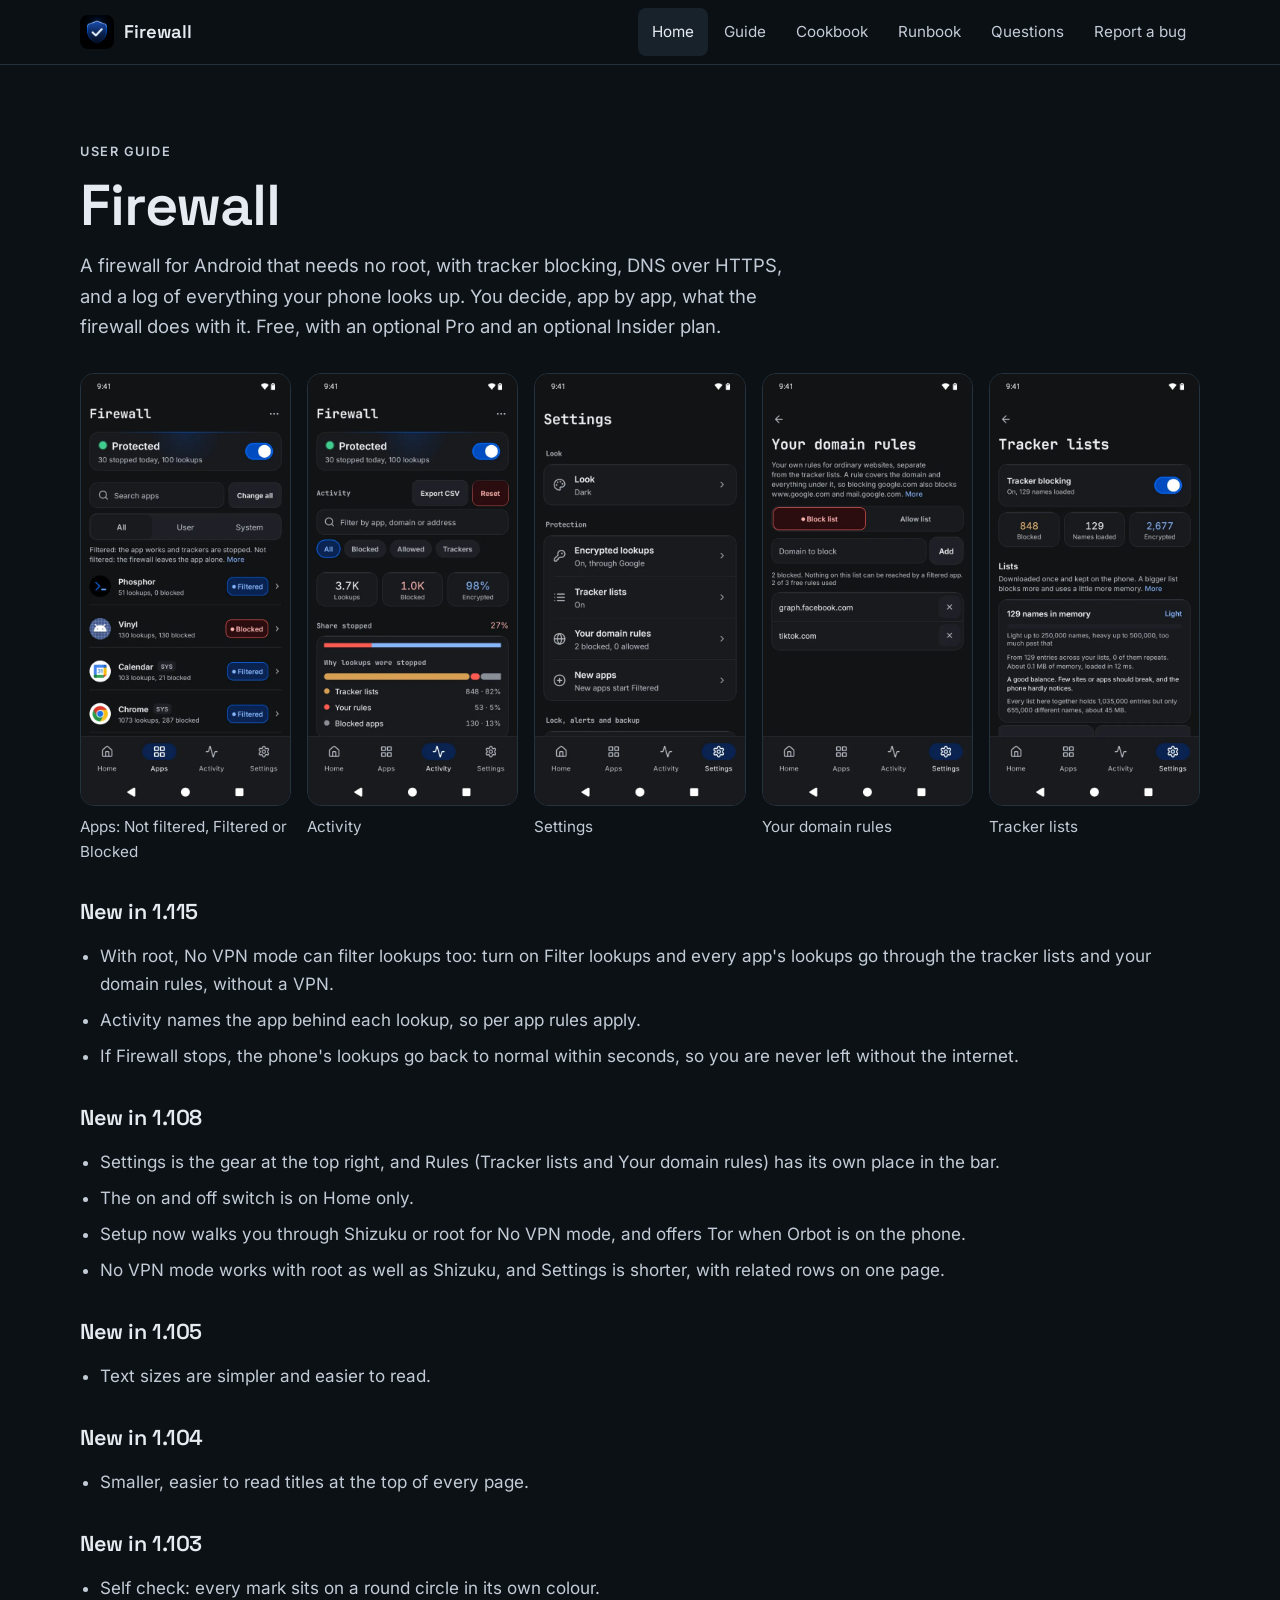
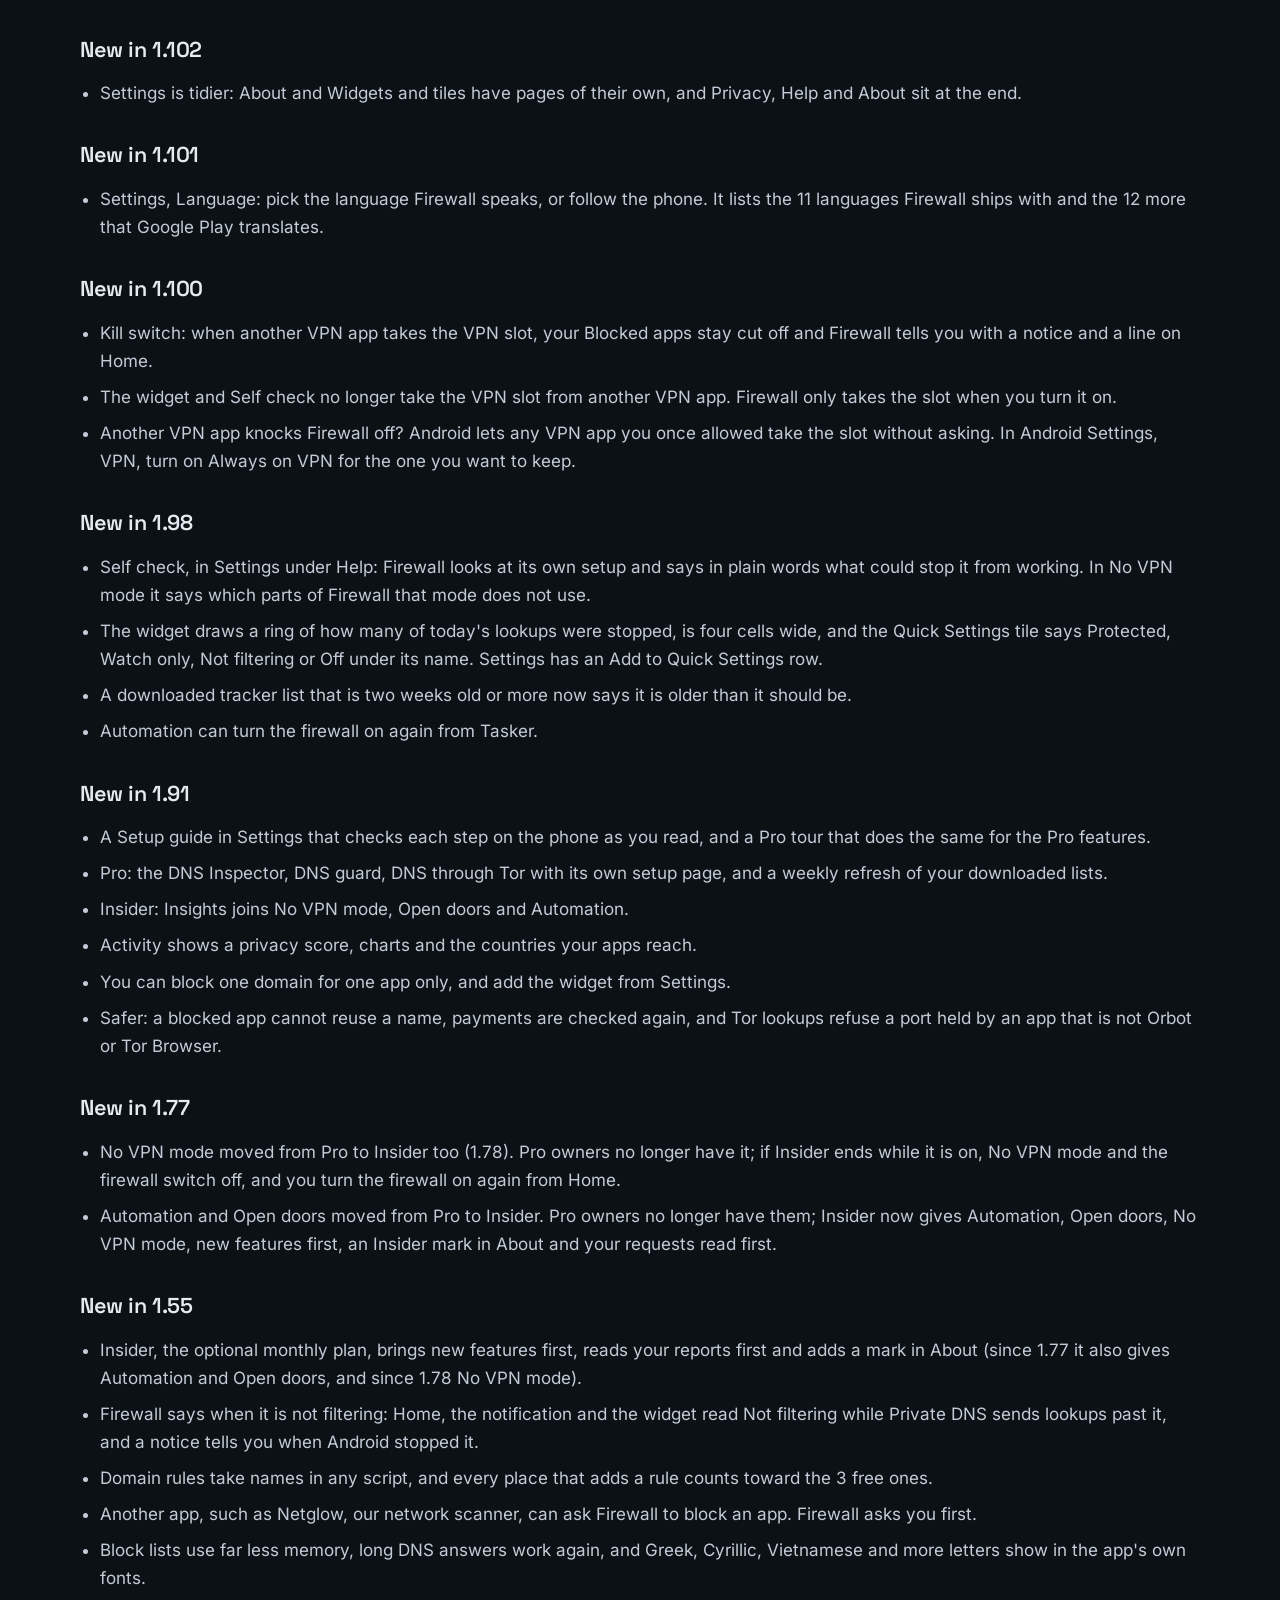
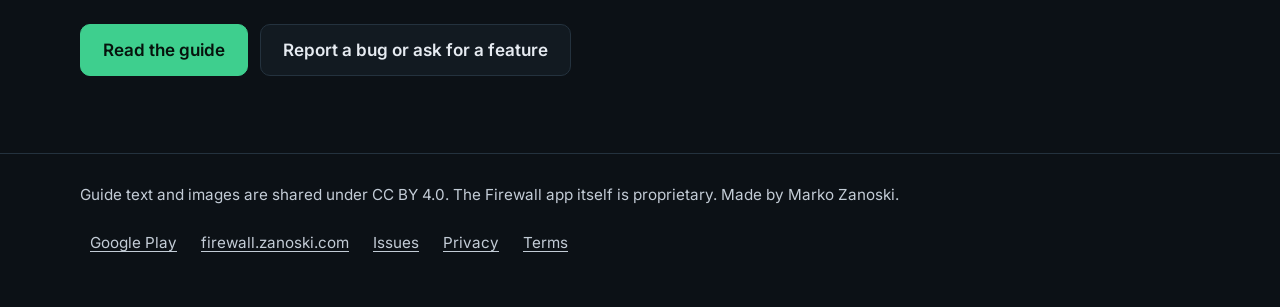
==== commit a95c7ec0: "Guide: New in 1.115, root lookup filtering in No VPN mode and what it cannot catch" ====
--- a/docs/index.html
+++ b/docs/index.html
@@ -31,6 +31,12 @@
       <figure><img src="img/screen-domains.webp" alt="Your domain rules: a block list holding graph.facebook.com and tiktok.com, 2 of 3 free rules used." width="560" height="1152" loading="lazy"><figcaption>Your domain rules</figcaption></figure>
       <figure><img src="img/screen-trackers.webp" alt="Tracker lists: tracker blocking on with 129 names loaded, 848 blocked, and the memory the lists take." width="560" height="1152" loading="lazy"><figcaption>Tracker lists</figcaption></figure>
     </div>
+    <h2>New in 1.115</h2>
+    <ul>
+      <li>With root, No VPN mode can filter lookups too: turn on Filter lookups and every app's lookups go through the tracker lists and your domain rules, without a VPN.</li>
+      <li>Activity names the app behind each lookup, so per app rules apply.</li>
+      <li>If Firewall stops, the phone's lookups go back to normal within seconds, so you are never left without the internet.</li>
+    </ul>
     <h2>New in 1.108</h2>
     <ul>
       <li>Settings is the gear at the top right, and Rules (Tracker lists and Your domain rules) has its own place in the bar.</li>
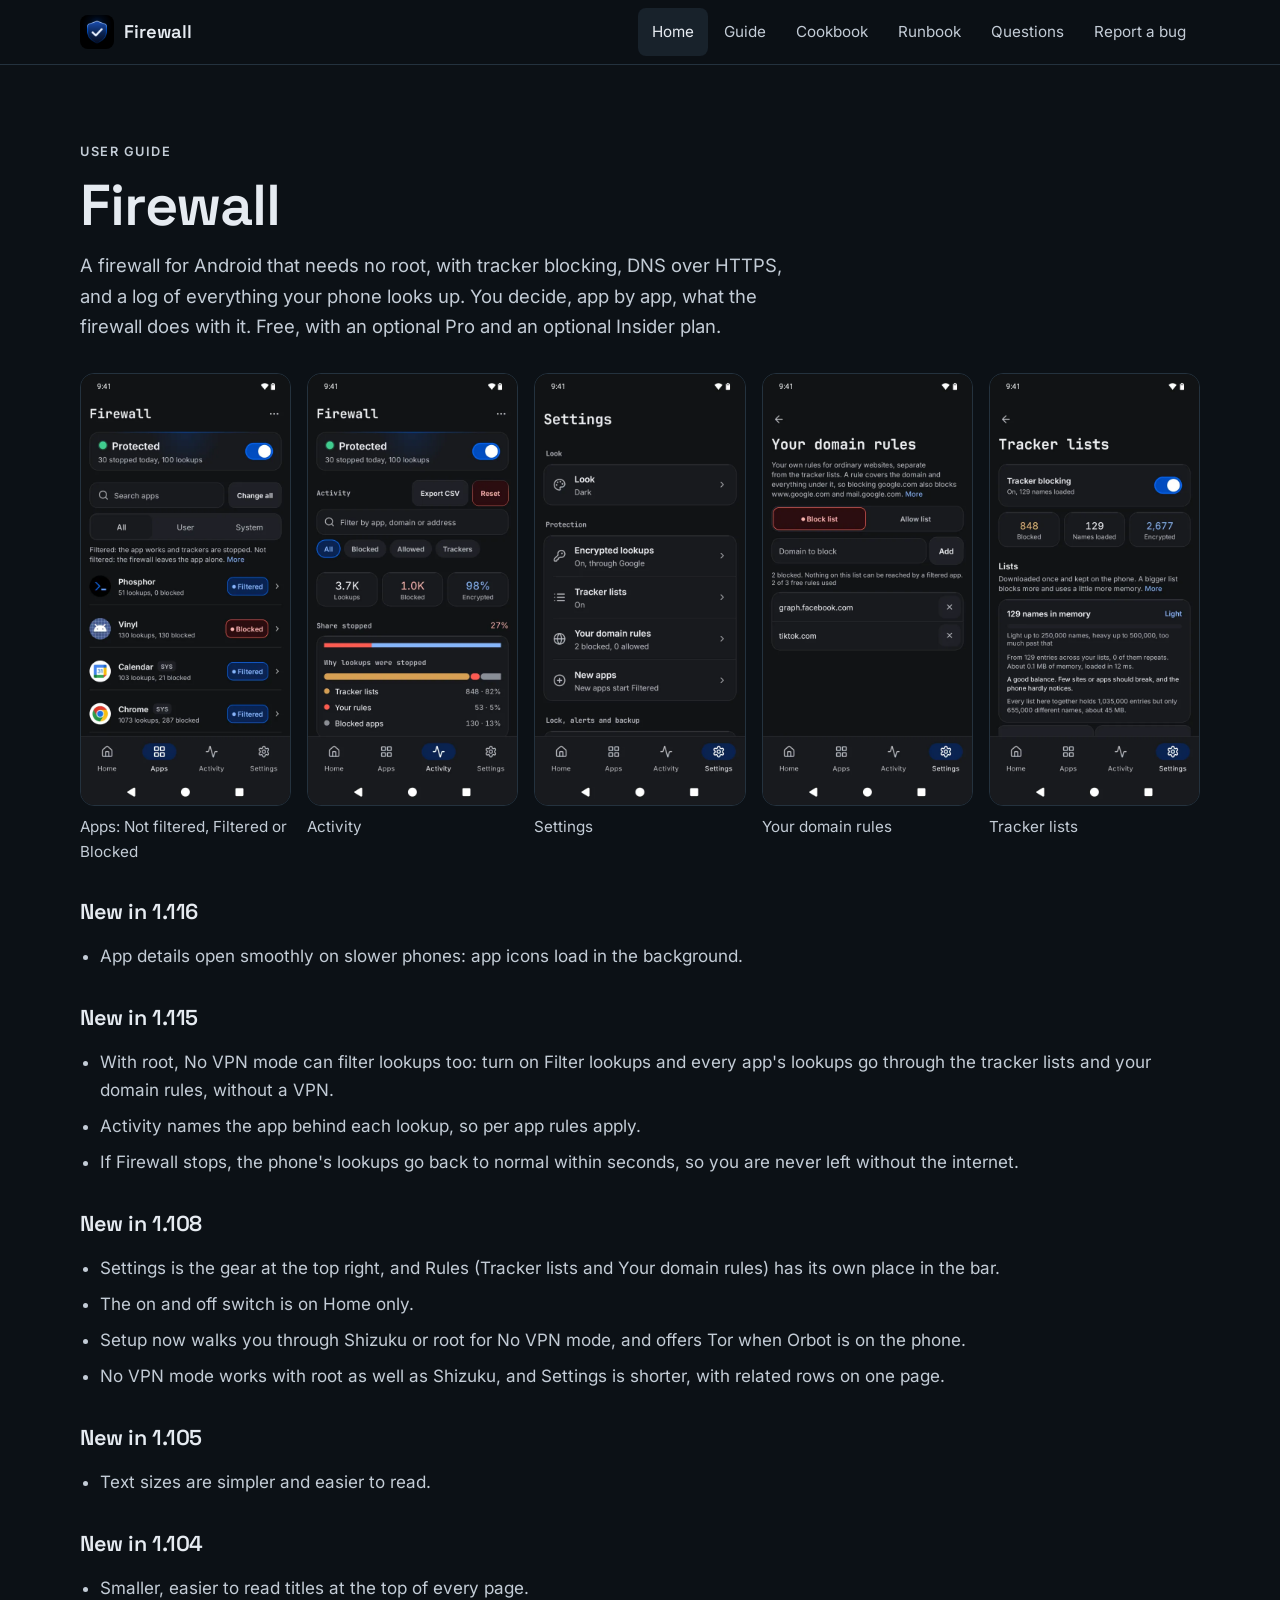
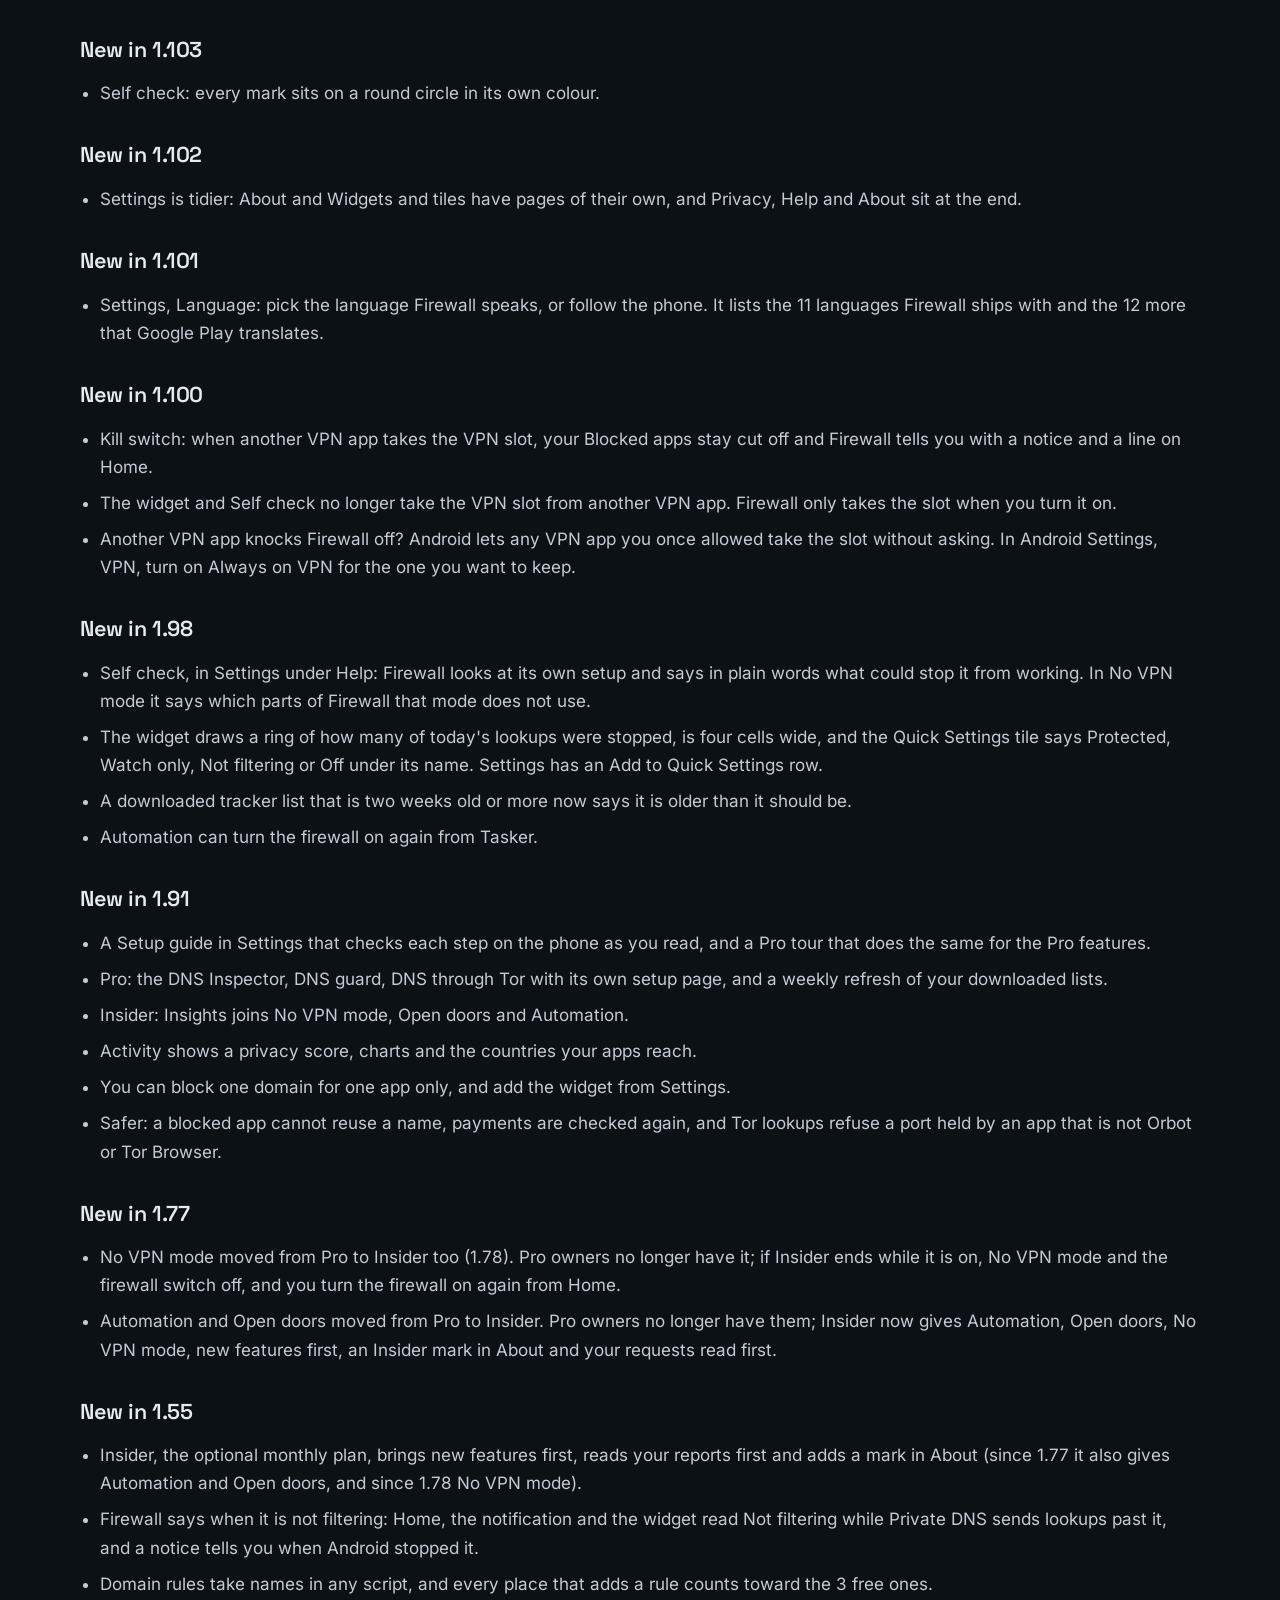
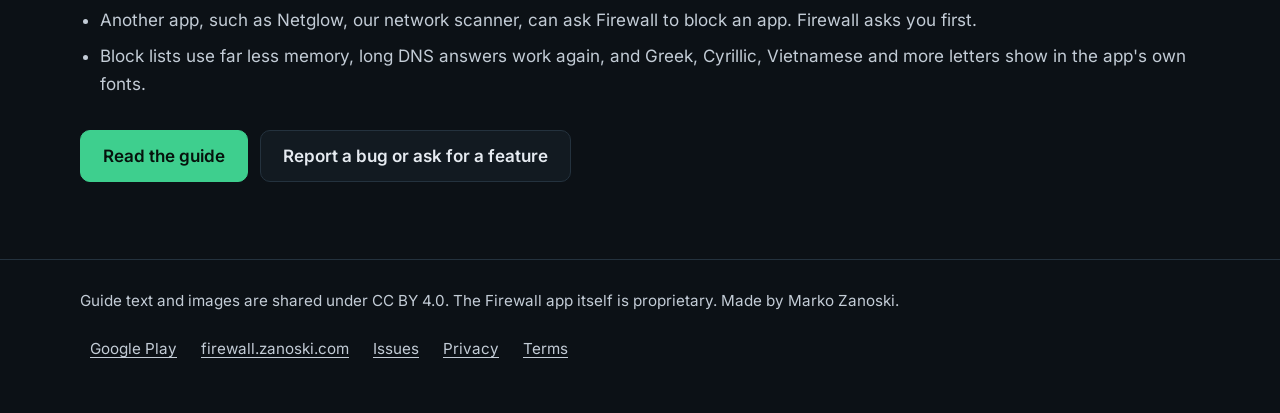
==== commit 59b759e2: "Guide: New in 1.116, app icons load in the background" ====
--- a/docs/index.html
+++ b/docs/index.html
@@ -31,6 +31,10 @@
       <figure><img src="img/screen-domains.webp" alt="Your domain rules: a block list holding graph.facebook.com and tiktok.com, 2 of 3 free rules used." width="560" height="1152" loading="lazy"><figcaption>Your domain rules</figcaption></figure>
       <figure><img src="img/screen-trackers.webp" alt="Tracker lists: tracker blocking on with 129 names loaded, 848 blocked, and the memory the lists take." width="560" height="1152" loading="lazy"><figcaption>Tracker lists</figcaption></figure>
     </div>
+    <h2>New in 1.116</h2>
+    <ul>
+      <li>App details open smoothly on slower phones: app icons load in the background.</li>
+    </ul>
     <h2>New in 1.115</h2>
     <ul>
       <li>With root, No VPN mode can filter lookups too: turn on Filter lookups and every app's lookups go through the tracker lists and your domain rules, without a VPN.</li>
